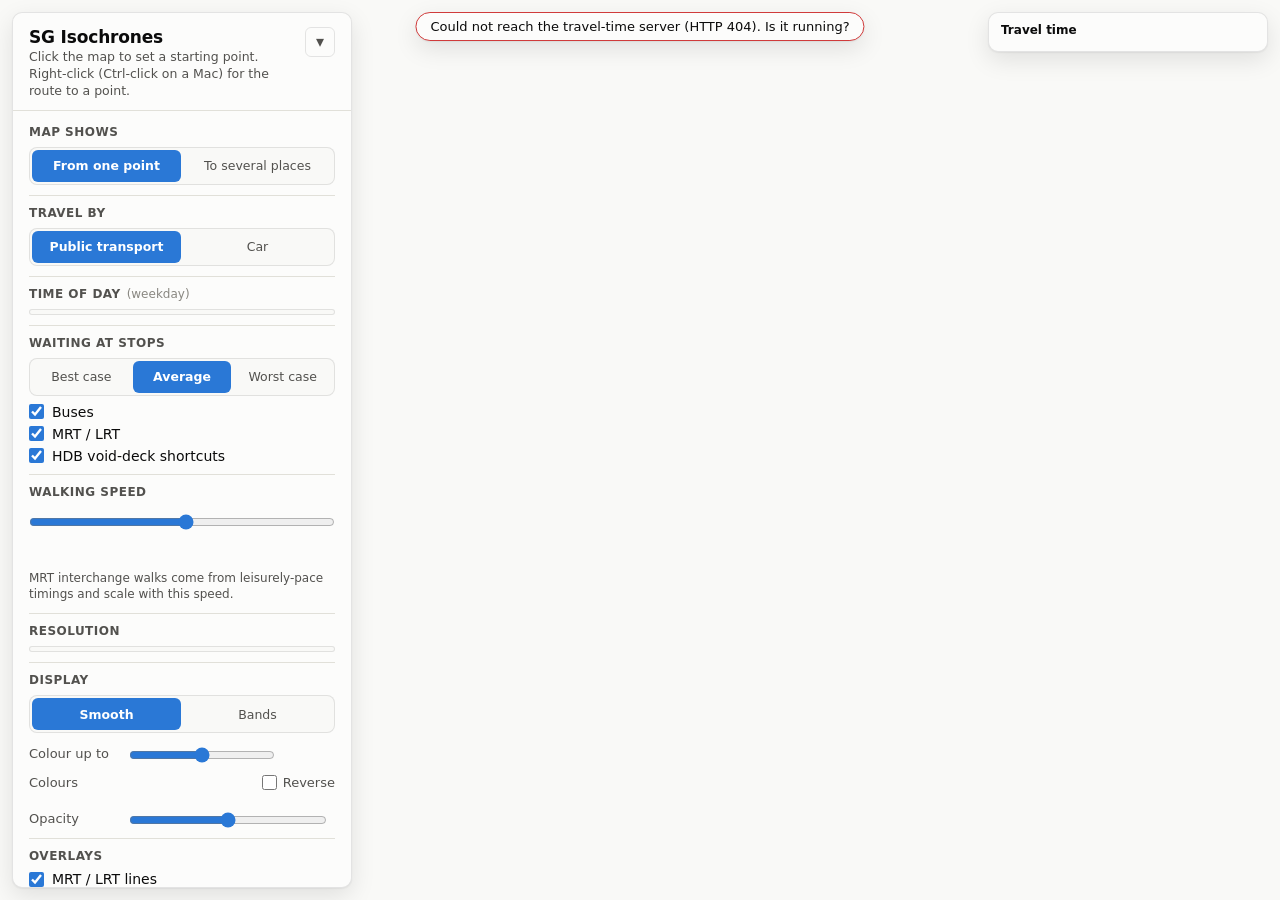
==== web/index.html @ 86161077 "Weights and names for places Each place in the several-places view now has an editable name and a we" ====
<!doctype html>
<html lang="en">
<head>
  <meta charset="utf-8">
  <meta name="viewport" content="width=device-width, initial-scale=1, viewport-fit=cover">
  <title>SG Isochrones</title>
  <link rel="stylesheet" href="vendor/maplibre-gl/maplibre-gl.css">
  <link rel="stylesheet" href="style.css">
</head>
<body>
  <div id="map" aria-label="Map. Click to set the starting point; right-click or Ctrl-click to show the route to a point."></div>

  <aside id="panel" aria-label="Controls">
    <header class="panel-head">
      <div>
        <h1>SG Isochrones</h1>
        <p class="hint" id="hint">Click the map to set a starting point. Right-click (Ctrl-click on a Mac) for the route to a point.</p>
      </div>
      <button type="button" id="panel-toggle" class="icon-btn" aria-expanded="true" aria-controls="panel-body" title="Hide controls">▾</button>
    </header>

    <div id="panel-body">
      <section>
        <h2>Map shows</h2>
        <div class="seg" role="radiogroup" aria-label="What the map shows" data-name="dir">
          <label title="Travel time from one starting point to everywhere"><input type="radio" name="dir" value="from" checked><span>From one point</span></label>
          <label title="Average travel time from everywhere to up to five places"><input type="radio" name="dir" value="to"><span>To several places</span></label>
        </div>
      </section>

      <section class="to-only" id="my-places" hidden>
        <h2>Your places <span class="sub">(up to 5)</span></h2>
        <ol class="places" id="my-places-list"></ol>
        <p class="note" id="my-places-empty">Click the map to add a place, such as a workplace or a school, or
          <button type="button" class="link-btn inline" id="my-places-example">try an example</button>:
          two workplaces and a weekend park.</p>
        <p class="note" id="my-places-weights" hidden>Weights set how much each place counts; trips per week work well
          (work 5, gym 2). The percentage is each place's share of the average. Drag a pin to move it.</p>
        <p class="note" id="my-places-full" hidden>That's five: remove one to add another.</p>
      </section>

      <section>
        <h2>Travel by</h2>
        <div class="seg" role="radiogroup" aria-label="Travel mode" data-name="mode">
          <label><input type="radio" name="mode" value="transit" checked><span>Public transport</span></label>
          <label><input type="radio" name="mode" value="car"><span>Car</span></label>
        </div>
      </section>

      <section>
        <h2>Time of day <span class="sub">(weekday)</span></h2>
        <div class="seg seg-4" role="radiogroup" aria-label="Time of day" id="band-group" data-name="band"></div>
      </section>

      <section class="transit-only">
        <h2>Waiting at stops</h2>
        <div class="seg seg-3" role="radiogroup" aria-label="Waiting time assumption" data-name="wait">
          <label title="Every bus and train arrives just as you get there"><input type="radio" name="wait" value="best"><span>Best case</span></label>
          <label title="You turn up at a random time: the expected wait from published headways"><input type="radio" name="wait" value="avg" checked><span>Average</span></label>
          <label title="You just missed one: wait the longest scheduled gap"><input type="radio" name="wait" value="worst"><span>Worst case</span></label>
        </div>
        <p class="note" id="wait-note"></p>
        <div class="checks">
          <label><input type="checkbox" id="use-bus" checked> Buses</label>
          <label><input type="checkbox" id="use-rail" checked> MRT / LRT</label>
          <label title="Walk straight through the ground floor of HDB blocks"><input type="checkbox" id="use-voiddeck" checked> HDB void-deck shortcuts</label>
        </div>
      </section>

      <section class="car-only" hidden>
        <h2>Parking allowance</h2>
        <div class="seg seg-3" role="radiogroup" aria-label="Parking allowance" id="parking-group" data-name="parking"></div>
        <p class="note">Added at the destination for finding a space and walking from the car. Driving speeds reflect typical congestion for the chosen time of day.</p>
      </section>

      <section>
        <h2><label for="walk">Walking speed</label> <output id="walk-out" for="walk"></output></h2>
        <input type="range" id="walk" min="3" max="6.5" step="0.1" list="walk-ticks">
        <datalist id="walk-ticks"></datalist>
        <div class="ticks" id="walk-tick-labels" aria-hidden="true"></div>
        <p class="note transit-only">MRT interchange walks come from leisurely-pace timings and scale with this speed.</p>
      </section>

      <section>
        <h2>Resolution</h2>
        <div class="seg seg-3" role="radiogroup" aria-label="Grid resolution" id="res-group" data-name="res"></div>
      </section>

      <section>
        <h2>Display</h2>
        <div class="seg" role="radiogroup" aria-label="Colour style" data-name="style">
          <label><input type="radio" name="style" value="smooth" checked><span>Smooth</span></label>
          <label><input type="radio" name="style" value="bands"><span>Bands</span></label>
        </div>
        <div class="row">
          <label for="max-min">Colour up to</label>
          <input type="range" id="max-min" min="30" max="150" step="5">
          <output id="max-out" for="max-min"></output>
        </div>
        <div class="row" id="bandsize-row" hidden>
          <span>Band width</span>
          <div class="seg mini" role="radiogroup" aria-label="Band width in minutes" id="bandsize-group" data-name="bandSize"></div>
          <span class="unit">min</span>
        </div>
        <p class="note" id="band-note" hidden></p>
        <div class="palette-head">
          <span>Colours <b id="palette-name"></b></span>
          <label title="Swap which end of the scale the start point gets"><input type="checkbox" id="palette-rev"> Reverse</label>
        </div>
        <div class="palettes" role="radiogroup" aria-label="Colour scheme" id="palette-group"></div>
        <p class="note" id="palette-note" hidden>Red and green look alike to many colour-blind people. The other schemes don't rely on telling them apart.</p>
        <div class="row">
          <label for="opacity">Opacity</label>
          <input type="range" id="opacity" min="0.2" max="1" step="0.05">
        </div>
      </section>

      <section>
        <h2>Overlays</h2>
        <div class="checks">
          <label><input type="checkbox" id="ov-mrt" checked> MRT / LRT lines</label>
          <label><input type="checkbox" id="ov-bus"> Bus routes</label>
          <label><input type="checkbox" id="ov-stops"> Bus stops <span class="sub">(zoom in)</span></label>
        </div>
      </section>

      <section id="route-section" hidden>
        <h2>Route <button type="button" class="link-btn" id="route-clear">clear</button></h2>
        <div id="route"></div>
      </section>

      <section id="key-section" hidden>
        <h2>Key destinations</h2>
        <p class="key-total"><strong id="key-total"></strong><small>weighted average from the start point</small></p>
        <table class="data" id="key-groups">
          <thead><tr><th scope="col">Group</th><th scope="col" class="num">Weight</th><th scope="col" class="num">Minutes</th></tr></thead>
          <tbody></tbody>
        </table>
        <details class="key-list">
          <summary id="key-count">All destinations</summary>
          <table class="data" id="key-items">
            <thead><tr><th scope="col">Station</th><th scope="col" class="num">Weight</th><th scope="col" class="num">Minutes</th><th scope="col"><span class="visually-hidden">Actions</span></th></tr></thead>
            <tbody></tbody>
          </table>
        </details>
        <p class="note" id="key-unreached" hidden></p>
        <p class="note" id="key-skipped" hidden></p>
        <p class="note">Sample weights for MRT stations, from the <i>the-fastest-journey</i> project.
          Edit <code>data/manual/key_destinations.csv</code> to use your own places.</p>
      </section>

      <section>
        <h2 id="area-title">Reachable area</h2>
        <table class="data" id="area-table">
          <thead><tr><th scope="col">Within</th><th scope="col" class="num">Land area</th><th scope="col" class="num">Share of land</th></tr></thead>
          <tbody></tbody>
        </table>
        <p class="note" id="timing"></p>
      </section>

      <section>
        <h2 id="landmarks-title">Travel time to places</h2>
        <table class="data" id="places-table">
          <thead><tr><th scope="col">Place</th><th scope="col" class="num">Minutes</th><th scope="col"><span class="visually-hidden">Actions</span></th></tr></thead>
          <tbody></tbody>
        </table>
      </section>

      <details class="about">
        <summary>About the data and model</summary>
        <div id="about"></div>
      </details>

      <div class="theme-row">
        <label for="basemap">Basemap</label>
        <select id="basemap">
          <option value="onemap">OneMap (SLA)</option>
          <option value="esri">Esri grey (labels on top)</option>
        </select>
      </div>
      <div class="theme-row">
        <label for="theme">Theme</label>
        <select id="theme">
          <option value="auto">Match system</option>
          <option value="light">Light</option>
          <option value="dark">Dark</option>
        </select>
      </div>
    </div>
  </aside>

  <figure id="legend-card" aria-label="Colour scale">
    <figcaption id="legend-title">Travel time</figcaption>
    <div class="legend" id="legend"></div>
    <button type="button" class="key-score" id="key-score" hidden title="Show the key destinations">
      <span>Key destinations, weighted average</span><strong id="key-score-value"></strong>
    </button>
    <details class="coverage" id="coverage" open hidden>
      <summary>
        <span class="coverage-head">Share of Singapore's land <span class="sub" id="coverage-total"></span></span>
        <span class="stack" id="coverage-stack" aria-hidden="true"></span>
      </summary>
      <div class="coverage-rows">
        <table><tbody id="coverage-rows"></tbody></table>
      </div>
    </details>
  </figure>

  <div id="tooltip" role="status" hidden></div>
  <div id="status" role="status" aria-live="polite" hidden></div>
  <canvas id="heat-canvas" hidden></canvas>

  <script src="vendor/maplibre-gl/maplibre-gl.js"></script>
  <script src="palettes.js"></script>
  <script src="app.js"></script>
</body>
</html>
---- web/vendor/maplibre-gl/maplibre-gl.css ----
.maplibregl-map{font:12px/20px Helvetica Neue,Arial,Helvetica,sans-serif;overflow:hidden;position:relative;-webkit-tap-highlight-color:rgb(0 0 0/0)}.maplibregl-canvas{left:0;position:absolute;top:0}.maplibregl-map:fullscreen{height:100%;width:100%}.maplibregl-ctrl-group button.maplibregl-ctrl-compass{touch-action:none}.maplibregl-canvas-container.maplibregl-interactive,.maplibregl-ctrl-group button.maplibregl-ctrl-compass{cursor:grab;-webkit-user-select:none;-moz-user-select:none;user-select:none}.maplibregl-canvas-container.maplibregl-interactive.maplibregl-track-pointer{cursor:pointer}.maplibregl-canvas-container.maplibregl-interactive:active,.maplibregl-ctrl-group button.maplibregl-ctrl-compass:active{cursor:grabbing}.maplibregl-canvas-container.maplibregl-touch-zoom-rotate,.maplibregl-canvas-container.maplibregl-touch-zoom-rotate .maplibregl-canvas{touch-action:pan-x pan-y}.maplibregl-canvas-container.maplibregl-touch-drag-pan,.maplibregl-canvas-container.maplibregl-touch-drag-pan .maplibregl-canvas{touch-action:pinch-zoom}.maplibregl-canvas-container.maplibregl-touch-zoom-rotate.maplibregl-touch-drag-pan,.maplibregl-canvas-container.maplibregl-touch-zoom-rotate.maplibregl-touch-drag-pan .maplibregl-canvas{touch-action:none}.maplibregl-canvas-container.maplibregl-touch-drag-pan.maplibregl-cooperative-gestures,.maplibregl-canvas-container.maplibregl-touch-drag-pan.maplibregl-cooperative-gestures .maplibregl-canvas{touch-action:pan-x pan-y}.maplibregl-ctrl-bottom-left,.maplibregl-ctrl-bottom-right,.maplibregl-ctrl-top-left,.maplibregl-ctrl-top-right{pointer-events:none;position:absolute;z-index:2}.maplibregl-ctrl-top-left{left:0;top:0}.maplibregl-ctrl-top-right{right:0;top:0}.maplibregl-ctrl-bottom-left{bottom:0;left:0}.maplibregl-ctrl-bottom-right{bottom:0;right:0}.maplibregl-ctrl{clear:both;pointer-events:auto;transform:translate(0)}.maplibregl-ctrl-top-left .maplibregl-ctrl{float:left;margin:10px 0 0 10px}.maplibregl-ctrl-top-right .maplibregl-ctrl{float:right;margin:10px 10px 0 0}.maplibregl-ctrl-bottom-left .maplibregl-ctrl{float:left;margin:0 0 10px 10px}.maplibregl-ctrl-bottom-right .maplibregl-ctrl{float:right;margin:0 10px 10px 0}.maplibregl-ctrl-group{background:#fff;border-radius:4px}.maplibregl-ctrl-group:not(:empty){box-shadow:0 0 0 2px rgba(0,0,0,.1)}@media (forced-colors:active){.maplibregl-ctrl-group:not(:empty){box-shadow:0 0 0 2px ButtonText}}.maplibregl-ctrl-group button{background-color:transparent;border:0;box-sizing:border-box;cursor:pointer;display:block;height:29px;outline:none;padding:0;width:29px}.maplibregl-ctrl-group button+button{border-top:1px solid #ddd}.maplibregl-ctrl button .maplibregl-ctrl-icon{background-position:50%;background-repeat:no-repeat;display:block;height:100%;width:100%}@media (forced-colors:active){.maplibregl-ctrl-icon{background-color:transparent}.maplibregl-ctrl-group button+button{border-top:1px solid ButtonText}}.maplibregl-ctrl button::-moz-focus-inner{border:0;padding:0}.maplibregl-ctrl-attrib-button:focus,.maplibregl-ctrl-group button:focus{box-shadow:0 0 2px 2px #0096ff}.maplibregl-ctrl button:disabled{cursor:not-allowed}.maplibregl-ctrl button:disabled .maplibregl-ctrl-icon{opacity:.25}@media (hover:hover){.maplibregl-ctrl button:not(:disabled):hover{background-color:rgba(0,0,0,.05)}}.maplibregl-ctrl button:not(:disabled):active{background-color:rgba(0,0,0,.05)}.maplibregl-ctrl-group button:focus:focus-visible{box-shadow:0 0 2px 2px #0096ff}.maplibregl-ctrl-group button:focus:not(:focus-visible){box-shadow:none}.maplibregl-ctrl-group button:focus:first-child{border-radius:4px 4px 0 0}.maplibregl-ctrl-group button:focus:last-child{border-radius:0 0 4px 4px}.maplibregl-ctrl-group button:focus:only-child{border-radius:inherit}.maplibregl-ctrl button.maplibregl-ctrl-zoom-out .maplibregl-ctrl-icon{background-image:url("data:image/svg+xml;charset=utf-8,%3Csvg xmlns='http://www.w3.org/2000/svg' width='29' height='29' fill='%23333' viewBox='0 0 29 29'%3E%3Cpath d='M10 13c-.75 0-1.5.75-1.5 1.5S9.25 16 10 16h9c.75 0 1.5-.75 1.5-1.5S19.75 13 19 13z'/%3E%3C/svg%3E")}.maplibregl-ctrl button.maplibregl-ctrl-zoom-in .maplibregl-ctrl-icon{background-image:url("data:image/svg+xml;charset=utf-8,%3Csvg xmlns='http://www.w3.org/2000/svg' width='29' height='29' fill='%23333' viewBox='0 0 29 29'%3E%3Cpath d='M14.5 8.5c-.75 0-1.5.75-1.5 1.5v3h-3c-.75 0-1.5.75-1.5 1.5S9.25 16 10 16h3v3c0 .75.75 1.5 1.5 1.5S16 19.75 16 19v-3h3c.75 0 1.5-.75 1.5-1.5S19.75 13 19 13h-3v-3c0-.75-.75-1.5-1.5-1.5'/%3E%3C/svg%3E")}@media (forced-colors:active){.maplibregl-ctrl button.maplibregl-ctrl-zoom-out .maplibregl-ctrl-icon{background-image:url("data:image/svg+xml;charset=utf-8,%3Csvg xmlns='http://www.w3.org/2000/svg' width='29' height='29' fill='%23fff' viewBox='0 0 29 29'%3E%3Cpath d='M10 13c-.75 0-1.5.75-1.5 1.5S9.25 16 10 16h9c.75 0 1.5-.75 1.5-1.5S19.75 13 19 13z'/%3E%3C/svg%3E")}.maplibregl-ctrl button.maplibregl-ctrl-zoom-in .maplibregl-ctrl-icon{background-image:url("data:image/svg+xml;charset=utf-8,%3Csvg xmlns='http://www.w3.org/2000/svg' width='29' height='29' fill='%23fff' viewBox='0 0 29 29'%3E%3Cpath d='M14.5 8.5c-.75 0-1.5.75-1.5 1.5v3h-3c-.75 0-1.5.75-1.5 1.5S9.25 16 10 16h3v3c0 .75.75 1.5 1.5 1.5S16 19.75 16 19v-3h3c.75 0 1.5-.75 1.5-1.5S19.75 13 19 13h-3v-3c0-.75-.75-1.5-1.5-1.5'/%3E%3C/svg%3E")}}@media (forced-colors:active) and (prefers-color-scheme:light){.maplibregl-ctrl button.maplibregl-ctrl-zoom-out .maplibregl-ctrl-icon{background-image:url("data:image/svg+xml;charset=utf-8,%3Csvg xmlns='http://www.w3.org/2000/svg' width='29' height='29' viewBox='0 0 29 29'%3E%3Cpath d='M10 13c-.75 0-1.5.75-1.5 1.5S9.25 16 10 16h9c.75 0 1.5-.75 1.5-1.5S19.75 13 19 13z'/%3E%3C/svg%3E")}.maplibregl-ctrl button.maplibregl-ctrl-zoom-in .maplibregl-ctrl-icon{background-image:url("data:image/svg+xml;charset=utf-8,%3Csvg xmlns='http://www.w3.org/2000/svg' width='29' height='29' viewBox='0 0 29 29'%3E%3Cpath d='M14.5 8.5c-.75 0-1.5.75-1.5 1.5v3h-3c-.75 0-1.5.75-1.5 1.5S9.25 16 10 16h3v3c0 .75.75 1.5 1.5 1.5S16 19.75 16 19v-3h3c.75 0 1.5-.75 1.5-1.5S19.75 13 19 13h-3v-3c0-.75-.75-1.5-1.5-1.5'/%3E%3C/svg%3E")}}.maplibregl-ctrl button.maplibregl-ctrl-fullscreen .maplibregl-ctrl-icon{background-image:url("data:image/svg+xml;charset=utf-8,%3Csvg xmlns='http://www.w3.org/2000/svg' width='29' height='29' fill='%23333' viewBox='0 0 29 29'%3E%3Cpath d='M24 16v5.5c0 1.75-.75 2.5-2.5 2.5H16v-1l3-1.5-4-5.5 1-1 5.5 4 1.5-3zM6 16l1.5 3 5.5-4 1 1-4 5.5 3 1.5v1H7.5C5.75 24 5 23.25 5 21.5V16zm7-11v1l-3 1.5 4 5.5-1 1-5.5-4L6 13H5V7.5C5 5.75 5.75 5 7.5 5zm11 2.5c0-1.75-.75-2.5-2.5-2.5H16v1l3 1.5-4 5.5 1 1 5.5-4 1.5 3h1z'/%3E%3C/svg%3E")}.maplibregl-ctrl button.maplibregl-ctrl-shrink .maplibregl-ctrl-icon{background-image:url("data:image/svg+xml;charset=utf-8,%3Csvg xmlns='http://www.w3.org/2000/svg' width='29' height='29' viewBox='0 0 29 29'%3E%3Cpath d='M18.5 16c-1.75 0-2.5.75-2.5 2.5V24h1l1.5-3 5.5 4 1-1-4-5.5 3-1.5v-1zM13 18.5c0-1.75-.75-2.5-2.5-2.5H5v1l3 1.5L4 24l1 1 5.5-4 1.5 3h1zm3-8c0 1.75.75 2.5 2.5 2.5H24v-1l-3-1.5L25 5l-1-1-5.5 4L17 5h-1zM10.5 13c1.75 0 2.5-.75 2.5-2.5V5h-1l-1.5 3L5 4 4 5l4 5.5L5 12v1z'/%3E%3C/svg%3E")}@media (forced-colors:active){.maplibregl-ctrl button.maplibregl-ctrl-fullscreen .maplibregl-ctrl-icon{background-image:url("data:image/svg+xml;charset=utf-8,%3Csvg xmlns='http://www.w3.org/2000/svg' width='29' height='29' fill='%23fff' viewBox='0 0 29 29'%3E%3Cpath d='M24 16v5.5c0 1.75-.75 2.5-2.5 2.5H16v-1l3-1.5-4-5.5 1-1 5.5 4 1.5-3zM6 16l1.5 3 5.5-4 1 1-4 5.5 3 1.5v1H7.5C5.75 24 5 23.25 5 21.5V16zm7-11v1l-3 1.5 4 5.5-1 1-5.5-4L6 13H5V7.5C5 5.75 5.75 5 7.5 5zm11 2.5c0-1.75-.75-2.5-2.5-2.5H16v1l3 1.5-4 5.5 1 1 5.5-4 1.5 3h1z'/%3E%3C/svg%3E")}.maplibregl-ctrl button.maplibregl-ctrl-shrink .maplibregl-ctrl-icon{background-image:url("data:image/svg+xml;charset=utf-8,%3Csvg xmlns='http://www.w3.org/2000/svg' width='29' height='29' fill='%23fff' viewBox='0 0 29 29'%3E%3Cpath d='M18.5 16c-1.75 0-2.5.75-2.5 2.5V24h1l1.5-3 5.5 4 1-1-4-5.5 3-1.5v-1zM13 18.5c0-1.75-.75-2.5-2.5-2.5H5v1l3 1.5L4 24l1 1 5.5-4 1.5 3h1zm3-8c0 1.75.75 2.5 2.5 2.5H24v-1l-3-1.5L25 5l-1-1-5.5 4L17 5h-1zM10.5 13c1.75 0 2.5-.75 2.5-2.5V5h-1l-1.5 3L5 4 4 5l4 5.5L5 12v1z'/%3E%3C/svg%3E")}}@media (forced-colors:active) and (prefers-color-scheme:light){.maplibregl-ctrl button.maplibregl-ctrl-fullscreen .maplibregl-ctrl-icon{background-image:url("data:image/svg+xml;charset=utf-8,%3Csvg xmlns='http://www.w3.org/2000/svg' width='29' height='29' viewBox='0 0 29 29'%3E%3Cpath d='M24 16v5.5c0 1.75-.75 2.5-2.5 2.5H16v-1l3-1.5-4-5.5 1-1 5.5 4 1.5-3zM6 16l1.5 3 5.5-4 1 1-4 5.5 3 1.5v1H7.5C5.75 24 5 23.25 5 21.5V16zm7-11v1l-3 1.5 4 5.5-1 1-5.5-4L6 13H5V7.5C5 5.75 5.75 5 7.5 5zm11 2.5c0-1.75-.75-2.5-2.5-2.5H16v1l3 1.5-4 5.5 1 1 5.5-4 1.5 3h1z'/%3E%3C/svg%3E")}.maplibregl-ctrl button.maplibregl-ctrl-shrink .maplibregl-ctrl-icon{background-image:url("data:image/svg+xml;charset=utf-8,%3Csvg xmlns='http://www.w3.org/2000/svg' width='29' height='29' viewBox='0 0 29 29'%3E%3Cpath d='M18.5 16c-1.75 0-2.5.75-2.5 2.5V24h1l1.5-3 5.5 4 1-1-4-5.5 3-1.5v-1zM13 18.5c0-1.75-.75-2.5-2.5-2.5H5v1l3 1.5L4 24l1 1 5.5-4 1.5 3h1zm3-8c0 1.75.75 2.5 2.5 2.5H24v-1l-3-1.5L25 5l-1-1-5.5 4L17 5h-1zM10.5 13c1.75 0 2.5-.75 2.5-2.5V5h-1l-1.5 3L5 4 4 5l4 5.5L5 12v1z'/%3E%3C/svg%3E")}}.maplibregl-ctrl button.maplibregl-ctrl-compass .maplibregl-ctrl-icon{background-image:url("data:image/svg+xml;charset=utf-8,%3Csvg xmlns='http://www.w3.org/2000/svg' width='29' height='29' fill='%23333' viewBox='0 0 29 29'%3E%3Cpath d='m10.5 14 4-8 4 8z'/%3E%3Cpath fill='%23ccc' d='m10.5 16 4 8 4-8z'/%3E%3C/svg%3E")}@media (forced-colors:active){.maplibregl-ctrl button.maplibregl-ctrl-compass .maplibregl-ctrl-icon{background-image:url("data:image/svg+xml;charset=utf-8,%3Csvg xmlns='http://www.w3.org/2000/svg' width='29' height='29' fill='%23fff' viewBox='0 0 29 29'%3E%3Cpath d='m10.5 14 4-8 4 8z'/%3E%3Cpath fill='%23ccc' d='m10.5 16 4 8 4-8z'/%3E%3C/svg%3E")}}@media (forced-colors:active) and (prefers-color-scheme:light){.maplibregl-ctrl button.maplibregl-ctrl-compass .maplibregl-ctrl-icon{background-image:url("data:image/svg+xml;charset=utf-8,%3Csvg xmlns='http://www.w3.org/2000/svg' width='29' height='29' viewBox='0 0 29 29'%3E%3Cpath d='m10.5 14 4-8 4 8z'/%3E%3Cpath fill='%23ccc' d='m10.5 16 4 8 4-8z'/%3E%3C/svg%3E")}}.maplibregl-ctrl button.maplibregl-ctrl-globe .maplibregl-ctrl-icon{background-image:url("data:image/svg+xml;charset=utf-8,%3Csvg xmlns='http://www.w3.org/2000/svg' width='22' height='22' fill='none' stroke='%23333' viewBox='0 0 22 22'%3E%3Ccircle cx='11' cy='11' r='8.5'/%3E%3Cpath d='M17.5 11c0 4.819-3.02 8.5-6.5 8.5S4.5 15.819 4.5 11 7.52 2.5 11 2.5s6.5 3.681 6.5 8.5Z'/%3E%3Cpath d='M13.5 11c0 2.447-.331 4.64-.853 6.206-.262.785-.562 1.384-.872 1.777-.314.399-.58.517-.775.517s-.461-.118-.775-.517c-.31-.393-.61-.992-.872-1.777C8.831 15.64 8.5 13.446 8.5 11s.331-4.64.853-6.206c.262-.785.562-1.384.872-1.777.314-.399.58-.517.775-.517s.461.118.775.517c.31.393.61.992.872 1.777.522 1.565.853 3.76.853 6.206Z'/%3E%3Cpath d='M11 7.5c-1.909 0-3.622-.166-4.845-.428-.616-.132-1.08-.283-1.379-.434a1.3 1.3 0 0 1-.224-.138q.07-.058.224-.138c.299-.151.763-.302 1.379-.434C7.378 5.666 9.091 5.5 11 5.5s3.622.166 4.845.428c.616.132 1.08.283 1.379.434.105.053.177.1.224.138q-.07.058-.224.138c-.299.151-.763.302-1.379.434-1.223.262-2.936.428-4.845.428ZM4.486 6.436ZM11 16.5c-1.909 0-3.622-.166-4.845-.428-.616-.132-1.08-.283-1.379-.434a1.3 1.3 0 0 1-.224-.138 1.3 1.3 0 0 1 .224-.138c.299-.151.763-.302 1.379-.434C7.378 14.666 9.091 14.5 11 14.5s3.622.166 4.845.428c.616.132 1.08.283 1.379.434.105.053.177.1.224.138a1.3 1.3 0 0 1-.224.138c-.299.151-.763.302-1.379.434-1.223.262-2.936.428-4.845.428Zm-6.514-1.064ZM11 12.5c-2.46 0-4.672-.222-6.255-.574-.796-.177-1.406-.38-1.805-.59a1.5 1.5 0 0 1-.39-.272.3.3 0 0 1-.047-.064.3.3 0 0 1 .048-.064c.066-.073.189-.167.389-.272.399-.21 1.009-.413 1.805-.59C6.328 9.722 8.54 9.5 11 9.5s4.672.222 6.256.574c.795.177 1.405.38 1.804.59.2.105.323.2.39.272a.3.3 0 0 1 .047.064.3.3 0 0 1-.048.064 1.4 1.4 0 0 1-.389.272c-.399.21-1.009.413-1.804.59-1.584.352-3.796.574-6.256.574Zm-8.501-1.51v.002zm0 .018v.002zm17.002.002v-.002zm0-.018v-.002z'/%3E%3C/svg%3E")}.maplibregl-ctrl button.maplibregl-ctrl-globe-enabled .maplibregl-ctrl-icon{background-image:url("data:image/svg+xml;charset=utf-8,%3Csvg xmlns='http://www.w3.org/2000/svg' width='22' height='22' fill='none' stroke='%2333b5e5' viewBox='0 0 22 22'%3E%3Ccircle cx='11' cy='11' r='8.5'/%3E%3Cpath d='M17.5 11c0 4.819-3.02 8.5-6.5 8.5S4.5 15.819 4.5 11 7.52 2.5 11 2.5s6.5 3.681 6.5 8.5Z'/%3E%3Cpath d='M13.5 11c0 2.447-.331 4.64-.853 6.206-.262.785-.562 1.384-.872 1.777-.314.399-.58.517-.775.517s-.461-.118-.775-.517c-.31-.393-.61-.992-.872-1.777C8.831 15.64 8.5 13.446 8.5 11s.331-4.64.853-6.206c.262-.785.562-1.384.872-1.777.314-.399.58-.517.775-.517s.461.118.775.517c.31.393.61.992.872 1.777.522 1.565.853 3.76.853 6.206Z'/%3E%3Cpath d='M11 7.5c-1.909 0-3.622-.166-4.845-.428-.616-.132-1.08-.283-1.379-.434a1.3 1.3 0 0 1-.224-.138q.07-.058.224-.138c.299-.151.763-.302 1.379-.434C7.378 5.666 9.091 5.5 11 5.5s3.622.166 4.845.428c.616.132 1.08.283 1.379.434.105.053.177.1.224.138q-.07.058-.224.138c-.299.151-.763.302-1.379.434-1.223.262-2.936.428-4.845.428ZM4.486 6.436ZM11 16.5c-1.909 0-3.622-.166-4.845-.428-.616-.132-1.08-.283-1.379-.434a1.3 1.3 0 0 1-.224-.138 1.3 1.3 0 0 1 .224-.138c.299-.151.763-.302 1.379-.434C7.378 14.666 9.091 14.5 11 14.5s3.622.166 4.845.428c.616.132 1.08.283 1.379.434.105.053.177.1.224.138a1.3 1.3 0 0 1-.224.138c-.299.151-.763.302-1.379.434-1.223.262-2.936.428-4.845.428Zm-6.514-1.064ZM11 12.5c-2.46 0-4.672-.222-6.255-.574-.796-.177-1.406-.38-1.805-.59a1.5 1.5 0 0 1-.39-.272.3.3 0 0 1-.047-.064.3.3 0 0 1 .048-.064c.066-.073.189-.167.389-.272.399-.21 1.009-.413 1.805-.59C6.328 9.722 8.54 9.5 11 9.5s4.672.222 6.256.574c.795.177 1.405.38 1.804.59.2.105.323.2.39.272a.3.3 0 0 1 .047.064.3.3 0 0 1-.048.064 1.4 1.4 0 0 1-.389.272c-.399.21-1.009.413-1.804.59-1.584.352-3.796.574-6.256.574Zm-8.501-1.51v.002zm0 .018v.002zm17.002.002v-.002zm0-.018v-.002z'/%3E%3C/svg%3E")}.maplibregl-ctrl button.maplibregl-ctrl-terrain .maplibregl-ctrl-icon{background-image:url("data:image/svg+xml;charset=utf-8,%3Csvg xmlns='http://www.w3.org/2000/svg' width='22' height='22' fill='%23333' viewBox='0 0 22 22'%3E%3Cpath d='m1.754 13.406 4.453-4.851 3.09 3.09 3.281 3.277.969-.969-3.309-3.312 3.844-4.121 6.148 6.886h1.082v-.855l-7.207-8.07-4.84 5.187L6.169 6.57l-5.48 5.965v.871ZM.688 16.844h20.625v1.375H.688Zm0 0'/%3E%3C/svg%3E")}.maplibregl-ctrl button.maplibregl-ctrl-terrain-enabled .maplibregl-ctrl-icon{background-image:url("data:image/svg+xml;charset=utf-8,%3Csvg xmlns='http://www.w3.org/2000/svg' width='22' height='22' fill='%2333b5e5' viewBox='0 0 22 22'%3E%3Cpath d='m1.754 13.406 4.453-4.851 3.09 3.09 3.281 3.277.969-.969-3.309-3.312 3.844-4.121 6.148 6.886h1.082v-.855l-7.207-8.07-4.84 5.187L6.169 6.57l-5.48 5.965v.871ZM.688 16.844h20.625v1.375H.688Zm0 0'/%3E%3C/svg%3E")}.maplibregl-ctrl button.maplibregl-ctrl-geolocate .maplibregl-ctrl-icon{background-image:url("data:image/svg+xml;charset=utf-8,%3Csvg xmlns='http://www.w3.org/2000/svg' width='29' height='29' fill='%23333' viewBox='0 0 20 20'%3E%3Cpath d='M10 4C9 4 9 5 9 5v.1A5 5 0 0 0 5.1 9H5s-1 0-1 1 1 1 1 1h.1A5 5 0 0 0 9 14.9v.1s0 1 1 1 1-1 1-1v-.1a5 5 0 0 0 3.9-3.9h.1s1 0 1-1-1-1-1-1h-.1A5 5 0 0 0 11 5.1V5s0-1-1-1m0 2.5a3.5 3.5 0 1 1 0 7 3.5 3.5 0 1 1 0-7'/%3E%3Ccircle cx='10' cy='10' r='2'/%3E%3C/svg%3E")}.maplibregl-ctrl button.maplibregl-ctrl-geolocate:disabled .maplibregl-ctrl-icon{background-image:url("data:image/svg+xml;charset=utf-8,%3Csvg xmlns='http://www.w3.org/2000/svg' width='29' height='29' fill='%23aaa' viewBox='0 0 20 20'%3E%3Cpath d='M10 4C9 4 9 5 9 5v.1A5 5 0 0 0 5.1 9H5s-1 0-1 1 1 1 1 1h.1A5 5 0 0 0 9 14.9v.1s0 1 1 1 1-1 1-1v-.1a5 5 0 0 0 3.9-3.9h.1s1 0 1-1-1-1-1-1h-.1A5 5 0 0 0 11 5.1V5s0-1-1-1m0 2.5a3.5 3.5 0 1 1 0 7 3.5 3.5 0 1 1 0-7'/%3E%3Ccircle cx='10' cy='10' r='2'/%3E%3Cpath fill='red' d='m14 5 1 1-9 9-1-1z'/%3E%3C/svg%3E")}.maplibregl-ctrl button.maplibregl-ctrl-geolocate.maplibregl-ctrl-geolocate-active .maplibregl-ctrl-icon{background-image:url("data:image/svg+xml;charset=utf-8,%3Csvg xmlns='http://www.w3.org/2000/svg' width='29' height='29' fill='%2333b5e5' viewBox='0 0 20 20'%3E%3Cpath d='M10 4C9 4 9 5 9 5v.1A5 5 0 0 0 5.1 9H5s-1 0-1 1 1 1 1 1h.1A5 5 0 0 0 9 14.9v.1s0 1 1 1 1-1 1-1v-.1a5 5 0 0 0 3.9-3.9h.1s1 0 1-1-1-1-1-1h-.1A5 5 0 0 0 11 5.1V5s0-1-1-1m0 2.5a3.5 3.5 0 1 1 0 7 3.5 3.5 0 1 1 0-7'/%3E%3Ccircle cx='10' cy='10' r='2'/%3E%3C/svg%3E")}.maplibregl-ctrl button.maplibregl-ctrl-geolocate.maplibregl-ctrl-geolocate-active-error .maplibregl-ctrl-icon{background-image:url("data:image/svg+xml;charset=utf-8,%3Csvg xmlns='http://www.w3.org/2000/svg' width='29' height='29' fill='%23e58978' viewBox='0 0 20 20'%3E%3Cpath d='M10 4C9 4 9 5 9 5v.1A5 5 0 0 0 5.1 9H5s-1 0-1 1 1 1 1 1h.1A5 5 0 0 0 9 14.9v.1s0 1 1 1 1-1 1-1v-.1a5 5 0 0 0 3.9-3.9h.1s1 0 1-1-1-1-1-1h-.1A5 5 0 0 0 11 5.1V5s0-1-1-1m0 2.5a3.5 3.5 0 1 1 0 7 3.5 3.5 0 1 1 0-7'/%3E%3Ccircle cx='10' cy='10' r='2'/%3E%3C/svg%3E")}.maplibregl-ctrl button.maplibregl-ctrl-geolocate.maplibregl-ctrl-geolocate-background .maplibregl-ctrl-icon{background-image:url("data:image/svg+xml;charset=utf-8,%3Csvg xmlns='http://www.w3.org/2000/svg' width='29' height='29' fill='%2333b5e5' viewBox='0 0 20 20'%3E%3Cpath d='M10 4C9 4 9 5 9 5v.1A5 5 0 0 0 5.1 9H5s-1 0-1 1 1 1 1 1h.1A5 5 0 0 0 9 14.9v.1s0 1 1 1 1-1 1-1v-.1a5 5 0 0 0 3.9-3.9h.1s1 0 1-1-1-1-1-1h-.1A5 5 0 0 0 11 5.1V5s0-1-1-1m0 2.5a3.5 3.5 0 1 1 0 7 3.5 3.5 0 1 1 0-7'/%3E%3C/svg%3E")}.maplibregl-ctrl button.maplibregl-ctrl-geolocate.maplibregl-ctrl-geolocate-background-error .maplibregl-ctrl-icon{background-image:url("data:image/svg+xml;charset=utf-8,%3Csvg xmlns='http://www.w3.org/2000/svg' width='29' height='29' fill='%23e54e33' viewBox='0 0 20 20'%3E%3Cpath d='M10 4C9 4 9 5 9 5v.1A5 5 0 0 0 5.1 9H5s-1 0-1 1 1 1 1 1h.1A5 5 0 0 0 9 14.9v.1s0 1 1 1 1-1 1-1v-.1a5 5 0 0 0 3.9-3.9h.1s1 0 1-1-1-1-1-1h-.1A5 5 0 0 0 11 5.1V5s0-1-1-1m0 2.5a3.5 3.5 0 1 1 0 7 3.5 3.5 0 1 1 0-7'/%3E%3C/svg%3E")}.maplibregl-ctrl button.maplibregl-ctrl-geolocate.maplibregl-ctrl-geolocate-waiting .maplibregl-ctrl-icon{animation:maplibregl-spin 2s linear infinite}@media (forced-colors:active){.maplibregl-ctrl button.maplibregl-ctrl-geolocate .maplibregl-ctrl-icon{background-image:url("data:image/svg+xml;charset=utf-8,%3Csvg xmlns='http://www.w3.org/2000/svg' width='29' height='29' fill='%23fff' viewBox='0 0 20 20'%3E%3Cpath d='M10 4C9 4 9 5 9 5v.1A5 5 0 0 0 5.1 9H5s-1 0-1 1 1 1 1 1h.1A5 5 0 0 0 9 14.9v.1s0 1 1 1 1-1 1-1v-.1a5 5 0 0 0 3.9-3.9h.1s1 0 1-1-1-1-1-1h-.1A5 5 0 0 0 11 5.1V5s0-1-1-1m0 2.5a3.5 3.5 0 1 1 0 7 3.5 3.5 0 1 1 0-7'/%3E%3Ccircle cx='10' cy='10' r='2'/%3E%3C/svg%3E")}.maplibregl-ctrl button.maplibregl-ctrl-geolocate:disabled .maplibregl-ctrl-icon{background-image:url("data:image/svg+xml;charset=utf-8,%3Csvg xmlns='http://www.w3.org/2000/svg' width='29' height='29' fill='%23999' viewBox='0 0 20 20'%3E%3Cpath d='M10 4C9 4 9 5 9 5v.1A5 5 0 0 0 5.1 9H5s-1 0-1 1 1 1 1 1h.1A5 5 0 0 0 9 14.9v.1s0 1 1 1 1-1 1-1v-.1a5 5 0 0 0 3.9-3.9h.1s1 0 1-1-1-1-1-1h-.1A5 5 0 0 0 11 5.1V5s0-1-1-1m0 2.5a3.5 3.5 0 1 1 0 7 3.5 3.5 0 1 1 0-7'/%3E%3Ccircle cx='10' cy='10' r='2'/%3E%3Cpath fill='red' d='m14 5 1 1-9 9-1-1z'/%3E%3C/svg%3E")}.maplibregl-ctrl button.maplibregl-ctrl-geolocate.maplibregl-ctrl-geolocate-active .maplibregl-ctrl-icon{background-image:url("data:image/svg+xml;charset=utf-8,%3Csvg xmlns='http://www.w3.org/2000/svg' width='29' height='29' fill='%2333b5e5' viewBox='0 0 20 20'%3E%3Cpath d='M10 4C9 4 9 5 9 5v.1A5 5 0 0 0 5.1 9H5s-1 0-1 1 1 1 1 1h.1A5 5 0 0 0 9 14.9v.1s0 1 1 1 1-1 1-1v-.1a5 5 0 0 0 3.9-3.9h.1s1 0 1-1-1-1-1-1h-.1A5 5 0 0 0 11 5.1V5s0-1-1-1m0 2.5a3.5 3.5 0 1 1 0 7 3.5 3.5 0 1 1 0-7'/%3E%3Ccircle cx='10' cy='10' r='2'/%3E%3C/svg%3E")}.maplibregl-ctrl button.maplibregl-ctrl-geolocate.maplibregl-ctrl-geolocate-active-error .maplibregl-ctrl-icon{background-image:url("data:image/svg+xml;charset=utf-8,%3Csvg xmlns='http://www.w3.org/2000/svg' width='29' height='29' fill='%23e58978' viewBox='0 0 20 20'%3E%3Cpath d='M10 4C9 4 9 5 9 5v.1A5 5 0 0 0 5.1 9H5s-1 0-1 1 1 1 1 1h.1A5 5 0 0 0 9 14.9v.1s0 1 1 1 1-1 1-1v-.1a5 5 0 0 0 3.9-3.9h.1s1 0 1-1-1-1-1-1h-.1A5 5 0 0 0 11 5.1V5s0-1-1-1m0 2.5a3.5 3.5 0 1 1 0 7 3.5 3.5 0 1 1 0-7'/%3E%3Ccircle cx='10' cy='10' r='2'/%3E%3C/svg%3E")}.maplibregl-ctrl button.maplibregl-ctrl-geolocate.maplibregl-ctrl-geolocate-background .maplibregl-ctrl-icon{background-image:url("data:image/svg+xml;charset=utf-8,%3Csvg xmlns='http://www.w3.org/2000/svg' width='29' height='29' fill='%2333b5e5' viewBox='0 0 20 20'%3E%3Cpath d='M10 4C9 4 9 5 9 5v.1A5 5 0 0 0 5.1 9H5s-1 0-1 1 1 1 1 1h.1A5 5 0 0 0 9 14.9v.1s0 1 1 1 1-1 1-1v-.1a5 5 0 0 0 3.9-3.9h.1s1 0 1-1-1-1-1-1h-.1A5 5 0 0 0 11 5.1V5s0-1-1-1m0 2.5a3.5 3.5 0 1 1 0 7 3.5 3.5 0 1 1 0-7'/%3E%3C/svg%3E")}.maplibregl-ctrl button.maplibregl-ctrl-geolocate.maplibregl-ctrl-geolocate-background-error .maplibregl-ctrl-icon{background-image:url("data:image/svg+xml;charset=utf-8,%3Csvg xmlns='http://www.w3.org/2000/svg' width='29' height='29' fill='%23e54e33' viewBox='0 0 20 20'%3E%3Cpath d='M10 4C9 4 9 5 9 5v.1A5 5 0 0 0 5.1 9H5s-1 0-1 1 1 1 1 1h.1A5 5 0 0 0 9 14.9v.1s0 1 1 1 1-1 1-1v-.1a5 5 0 0 0 3.9-3.9h.1s1 0 1-1-1-1-1-1h-.1A5 5 0 0 0 11 5.1V5s0-1-1-1m0 2.5a3.5 3.5 0 1 1 0 7 3.5 3.5 0 1 1 0-7'/%3E%3C/svg%3E")}}@media (forced-colors:active) and (prefers-color-scheme:light){.maplibregl-ctrl button.maplibregl-ctrl-geolocate .maplibregl-ctrl-icon{background-image:url("data:image/svg+xml;charset=utf-8,%3Csvg xmlns='http://www.w3.org/2000/svg' width='29' height='29' viewBox='0 0 20 20'%3E%3Cpath d='M10 4C9 4 9 5 9 5v.1A5 5 0 0 0 5.1 9H5s-1 0-1 1 1 1 1 1h.1A5 5 0 0 0 9 14.9v.1s0 1 1 1 1-1 1-1v-.1a5 5 0 0 0 3.9-3.9h.1s1 0 1-1-1-1-1-1h-.1A5 5 0 0 0 11 5.1V5s0-1-1-1m0 2.5a3.5 3.5 0 1 1 0 7 3.5 3.5 0 1 1 0-7'/%3E%3Ccircle cx='10' cy='10' r='2'/%3E%3C/svg%3E")}.maplibregl-ctrl button.maplibregl-ctrl-geolocate:disabled .maplibregl-ctrl-icon{background-image:url("data:image/svg+xml;charset=utf-8,%3Csvg xmlns='http://www.w3.org/2000/svg' width='29' height='29' fill='%23666' viewBox='0 0 20 20'%3E%3Cpath d='M10 4C9 4 9 5 9 5v.1A5 5 0 0 0 5.1 9H5s-1 0-1 1 1 1 1 1h.1A5 5 0 0 0 9 14.9v.1s0 1 1 1 1-1 1-1v-.1a5 5 0 0 0 3.9-3.9h.1s1 0 1-1-1-1-1-1h-.1A5 5 0 0 0 11 5.1V5s0-1-1-1m0 2.5a3.5 3.5 0 1 1 0 7 3.5 3.5 0 1 1 0-7'/%3E%3Ccircle cx='10' cy='10' r='2'/%3E%3Cpath fill='red' d='m14 5 1 1-9 9-1-1z'/%3E%3C/svg%3E")}}@keyframes maplibregl-spin{0%{transform:rotate(0deg)}to{transform:rotate(1turn)}}a.maplibregl-ctrl-logo{background-image:url("data:image/svg+xml;charset=utf-8,%3Csvg xmlns='http://www.w3.org/2000/svg' width='88' height='23' fill='none'%3E%3Cpath fill='%23000' fill-opacity='.4' fill-rule='evenodd' d='M17.408 16.796h-1.827l2.501-12.095h.198l3.324 6.533.988 2.19.988-2.19 3.258-6.533h.181l2.6 12.095h-1.81l-1.218-5.644-.362-1.71-.658 1.71-2.929 5.644h-.098l-2.914-5.644-.757-1.71-.345 1.71zm1.958-3.42-.726 3.663a1.255 1.255 0 0 1-1.232 1.011h-1.827a1.255 1.255 0 0 1-1.229-1.509l2.501-12.095a1.255 1.255 0 0 1 1.23-1.001h.197a1.25 1.25 0 0 1 1.12.685l3.19 6.273 3.125-6.263a1.25 1.25 0 0 1 1.123-.695h.181a1.255 1.255 0 0 1 1.227.991l1.443 6.71a5 5 0 0 1 .314-.787l.009-.016a4.6 4.6 0 0 1 1.777-1.887c.782-.46 1.668-.667 2.611-.667a4.6 4.6 0 0 1 1.7.32l.306.134c.21-.16.474-.256.759-.256h1.694a1.255 1.255 0 0 1 1.212.925 1.255 1.255 0 0 1 1.212-.925h1.711c.284 0 .545.094.755.252.613-.3 1.312-.45 2.075-.45 1.356 0 2.557.445 3.482 1.4q.47.48.763 1.064V4.701a1.255 1.255 0 0 1 1.255-1.255h1.86A1.255 1.255 0 0 1 54.44 4.7v9.194h2.217c.19 0 .37.043.532.118v-4.77c0-.356.147-.678.385-.906a2.42 2.42 0 0 1-.682-1.71c0-.665.267-1.253.735-1.7a2.45 2.45 0 0 1 1.722-.674 2.43 2.43 0 0 1 1.705.675q.318.302.504.683V4.7a1.255 1.255 0 0 1 1.255-1.255h1.744A1.255 1.255 0 0 1 65.812 4.7v3.335a4.8 4.8 0 0 1 1.526-.246c.938 0 1.817.214 2.59.69a4.47 4.47 0 0 1 1.67 1.743v-.98a1.255 1.255 0 0 1 1.256-1.256h1.777c.233 0 .451.064.639.174a3.4 3.4 0 0 1 1.567-.372c.346 0 .861.02 1.285.232a1.25 1.25 0 0 1 .689 1.004 4.7 4.7 0 0 1 .853-.588c.795-.44 1.675-.647 2.61-.647 1.385 0 2.65.39 3.525 1.396.836.938 1.168 2.173 1.168 3.528q-.001.515-.056 1.051a1.255 1.255 0 0 1-.947 1.09l.408.952a1.255 1.255 0 0 1-.477 1.552c-.418.268-.92.463-1.458.612-.613.171-1.304.244-2.049.244-1.06 0-2.043-.207-2.886-.698l-.015-.008c-.798-.48-1.419-1.135-1.818-1.963l-.004-.008a5.8 5.8 0 0 1-.548-2.512q0-.429.053-.843a1.3 1.3 0 0 1-.333-.086l-.166-.004c-.223 0-.426.062-.643.228-.03.024-.142.139-.142.59v3.883a1.255 1.255 0 0 1-1.256 1.256h-1.777a1.255 1.255 0 0 1-1.256-1.256V15.69l-.032.057a4.8 4.8 0 0 1-1.86 1.833 5.04 5.04 0 0 1-2.484.634 4.5 4.5 0 0 1-1.935-.424 1.25 1.25 0 0 1-.764.258h-1.71a1.255 1.255 0 0 1-1.256-1.255V7.687a2.4 2.4 0 0 1-.428.625c.253.23.412.561.412.93v7.553a1.255 1.255 0 0 1-1.256 1.255h-1.843a1.25 1.25 0 0 1-.894-.373c-.228.23-.544.373-.894.373H51.32a1.255 1.255 0 0 1-1.256-1.255v-1.251l-.061.117a4.7 4.7 0 0 1-1.782 1.884 4.77 4.77 0 0 1-2.485.67 5.6 5.6 0 0 1-1.485-.188l.009 2.764a1.255 1.255 0 0 1-1.255 1.259h-1.729a1.255 1.255 0 0 1-1.255-1.255v-3.537a1.255 1.255 0 0 1-1.167.793h-1.679a1.25 1.25 0 0 1-.77-.263 4.5 4.5 0 0 1-1.945.429c-.885 0-1.724-.21-2.495-.632l-.017-.01a5 5 0 0 1-1.081-.836 1.255 1.255 0 0 1-1.254 1.312h-1.81a1.255 1.255 0 0 1-1.228-.99l-.782-3.625-2.044 3.939a1.25 1.25 0 0 1-1.115.676h-.098a1.25 1.25 0 0 1-1.116-.68l-2.061-3.994zM35.92 16.63l.207-.114.223-.15q.493-.356.735-.785l.061-.118.033 1.332h1.678V9.242h-1.694l-.033 1.267q-.133-.329-.526-.658l-.032-.028a3.2 3.2 0 0 0-.668-.428l-.27-.12a3.3 3.3 0 0 0-1.235-.23q-1.136-.001-1.974.493a3.36 3.36 0 0 0-1.3 1.382q-.445.89-.444 2.074 0 1.2.51 2.107a3.8 3.8 0 0 0 1.382 1.381 3.9 3.9 0 0 0 1.893.477q.795 0 1.455-.33zm-2.789-5.38q-.576.675-.575 1.762 0 1.102.559 1.794.576.675 1.645.675a2.25 2.25 0 0 0 .934-.19 2.2 2.2 0 0 0 .468-.29l.178-.161a2.2 2.2 0 0 0 .397-.561q.244-.5.244-1.15v-.115q0-.708-.296-1.267l-.043-.077a2.2 2.2 0 0 0-.633-.709l-.13-.086-.047-.028a2.1 2.1 0 0 0-1.073-.285q-1.052 0-1.629.692zm2.316 2.706c.163-.17.28-.407.28-.83v-.114c0-.292-.06-.508-.15-.68a.96.96 0 0 0-.353-.389.85.85 0 0 0-.464-.127c-.4 0-.56.114-.664.239l-.01.012c-.148.174-.275.45-.275.945 0 .506.122.801.27.99.097.11.266.224.68.224.303 0 .504-.09.687-.269zm7.545 1.705a2.6 2.6 0 0 0 .331.423q.319.33.755.548l.173.074q.65.255 1.49.255 1.02 0 1.844-.493a3.45 3.45 0 0 0 1.316-1.4q.493-.904.493-2.089 0-1.909-.988-2.913-.988-1.02-2.584-1.02-.898 0-1.575.347a3 3 0 0 0-.415.262l-.199.166a3.4 3.4 0 0 0-.64.82V9.242h-1.712v11.553h1.729l-.017-5.134zm.53-1.138q.206.29.48.5l.155.11.053.034q.51.296 1.119.297 1.07 0 1.645-.675.577-.69.576-1.762 0-1.119-.576-1.777-.558-.675-1.645-.675-.435 0-.835.16a2 2 0 0 0-.284.136 2 2 0 0 0-.363.254 2.2 2.2 0 0 0-.46.569l-.082.162a2.6 2.6 0 0 0-.213 1.072v.115q0 .707.296 1.267l.135.211zm.964-.818a1.1 1.1 0 0 0 .367.385.94.94 0 0 0 .476.118c.423 0 .59-.117.687-.23.159-.194.28-.478.28-.95 0-.53-.133-.8-.266-.952l-.021-.025c-.078-.094-.231-.221-.68-.221a1 1 0 0 0-.503.135l-.012.007a.86.86 0 0 0-.335.343c-.073.133-.132.324-.132.614v.115a1.4 1.4 0 0 0 .14.66zm15.7-6.222q.347-.346.346-.856a1.05 1.05 0 0 0-.345-.79 1.18 1.18 0 0 0-.84-.329q-.51 0-.855.33a1.05 1.05 0 0 0-.346.79q0 .51.346.855.345.346.856.346.51 0 .839-.346zm4.337 9.314.033-1.332q.191.403.59.747l.098.081a4 4 0 0 0 .316.224l.223.122a3.2 3.2 0 0 0 1.44.322 3.8 3.8 0 0 0 1.875-.477 3.5 3.5 0 0 0 1.382-1.366q.527-.89.526-2.09 0-1.184-.444-2.073a3.24 3.24 0 0 0-1.283-1.399q-.823-.51-1.942-.51a3.5 3.5 0 0 0-1.527.344l-.086.043-.165.09a3 3 0 0 0-.33.214q-.432.315-.656.707a2 2 0 0 0-.099.198l.082-1.283V4.701h-1.744v12.095zm.473-2.509a2.5 2.5 0 0 0 .566.7q.117.098.245.18l.144.08a2.1 2.1 0 0 0 .975.232q1.07 0 1.645-.675.576-.69.576-1.778 0-1.102-.576-1.777-.56-.691-1.645-.692a2.2 2.2 0 0 0-1.015.235q-.22.113-.415.282l-.15.142a2.1 2.1 0 0 0-.42.594q-.223.479-.223 1.1v.115q0 .705.293 1.26zm2.616-.293c.157-.191.28-.479.28-.967 0-.51-.13-.79-.276-.961l-.021-.026c-.082-.1-.232-.225-.67-.225a.87.87 0 0 0-.681.279l-.012.011c-.154.155-.274.38-.274.807v.115c0 .285.057.499.144.669a1.1 1.1 0 0 0 .367.405c.137.082.28.123.455.123.423 0 .59-.118.686-.23zm8.266-3.013q.345-.13.724-.14l.069-.002q.493 0 .642.099l.247-1.794q-.196-.099-.717-.099a2.3 2.3 0 0 0-.545.063 2 2 0 0 0-.411.148 2.2 2.2 0 0 0-.4.249 2.5 2.5 0 0 0-.485.499 2.7 2.7 0 0 0-.32.581l-.05.137v-1.48h-1.778v7.553h1.777v-3.884q0-.546.159-.943a1.5 1.5 0 0 1 .466-.636 2.5 2.5 0 0 1 .399-.253 2 2 0 0 1 .224-.099zm9.784 2.656.05-.922q0-1.743-.856-2.698-.838-.97-2.584-.97-1.119-.001-2.007.493a3.46 3.46 0 0 0-1.4 1.382q-.493.906-.493 2.106 0 1.07.428 1.975.428.89 1.332 1.432.906.526 2.255.526.973 0 1.668-.185l.044-.012.135-.04q.613-.184.984-.421l-.542-1.267q-.3.162-.642.274l-.297.087q-.51.131-1.3.131-.954 0-1.497-.444a1.6 1.6 0 0 1-.192-.193q-.366-.44-.512-1.234l-.004-.021zm-5.427-1.256-.003.022h3.752v-.138q-.011-.727-.288-1.118a1 1 0 0 0-.156-.176q-.46-.428-1.316-.428-.986 0-1.494.604-.379.45-.494 1.234zm-27.053 2.77V4.7h-1.86v12.095h5.333V15.15zm7.103-5.908v7.553h-1.843V9.242h1.843z'/%3E%3Cpath fill='%23fff' d='m19.63 11.151-.757-1.71-.345 1.71-1.12 5.644h-1.827L18.083 4.7h.197l3.325 6.533.988 2.19.988-2.19L26.839 4.7h.181l2.6 12.095h-1.81l-1.218-5.644-.362-1.71-.658 1.71-2.93 5.644h-.098l-2.913-5.644zm14.836 5.81q-1.02 0-1.893-.478a3.8 3.8 0 0 1-1.381-1.382q-.51-.906-.51-2.106 0-1.185.444-2.074a3.36 3.36 0 0 1 1.3-1.382q.839-.494 1.974-.494a3.3 3.3 0 0 1 1.234.231 3.3 3.3 0 0 1 .97.575q.396.33.527.659l.033-1.267h1.694v7.553H37.18l-.033-1.332q-.279.593-1.02 1.053a3.17 3.17 0 0 1-1.662.444zm.296-1.482q.938 0 1.58-.642.642-.66.642-1.711v-.115q0-.708-.296-1.267a2.2 2.2 0 0 0-.807-.872 2.1 2.1 0 0 0-1.119-.313q-1.053 0-1.629.692-.575.675-.575 1.76 0 1.103.559 1.795.577.675 1.645.675zm6.521-6.237h1.711v1.4q.906-1.597 2.83-1.597 1.596 0 2.584 1.02.988 1.005.988 2.914 0 1.185-.493 2.09a3.46 3.46 0 0 1-1.316 1.399 3.5 3.5 0 0 1-1.844.493q-.954 0-1.662-.329a2.67 2.67 0 0 1-1.086-.97l.017 5.134h-1.728zm4.048 6.22q1.07 0 1.645-.674.577-.69.576-1.762 0-1.119-.576-1.777-.558-.675-1.645-.675-.592 0-1.12.296-.51.28-.822.823-.296.527-.296 1.234v.115q0 .708.296 1.267.313.543.823.855.51.296 1.119.297z'/%3E%3Cpath fill='%23e1e3e9' d='M51.325 4.7h1.86v10.45h3.473v1.646h-5.333zm7.12 4.542h1.843v7.553h-1.843zm.905-1.415a1.16 1.16 0 0 1-.856-.346 1.17 1.17 0 0 1-.346-.856 1.05 1.05 0 0 1 .346-.79q.346-.329.856-.329.494 0 .839.33a1.05 1.05 0 0 1 .345.79 1.16 1.16 0 0 1-.345.855q-.33.346-.84.346zm7.875 9.133a3.17 3.17 0 0 1-1.662-.444q-.723-.46-1.004-1.053l-.033 1.332h-1.71V4.701h1.743v4.657l-.082 1.283q.279-.658 1.086-1.119a3.5 3.5 0 0 1 1.778-.477q1.119 0 1.942.51a3.24 3.24 0 0 1 1.283 1.4q.445.888.444 2.072 0 1.201-.526 2.09a3.5 3.5 0 0 1-1.382 1.366 3.8 3.8 0 0 1-1.876.477zm-.296-1.481q1.069 0 1.645-.675.577-.69.577-1.778 0-1.102-.577-1.776-.56-.691-1.645-.692a2.12 2.12 0 0 0-1.58.659q-.642.641-.642 1.694v.115q0 .71.296 1.267a2.4 2.4 0 0 0 .807.872 2.1 2.1 0 0 0 1.119.313zm5.927-6.237h1.777v1.481q.263-.757.856-1.217a2.14 2.14 0 0 1 1.349-.46q.527 0 .724.098l-.247 1.794q-.149-.099-.642-.099-.774 0-1.416.494-.626.493-.626 1.58v3.883h-1.777V9.242zm9.534 7.718q-1.35 0-2.255-.526-.904-.543-1.332-1.432a4.6 4.6 0 0 1-.428-1.975q0-1.2.493-2.106a3.46 3.46 0 0 1 1.4-1.382q.889-.495 2.007-.494 1.744 0 2.584.97.855.956.856 2.7 0 .444-.05.92h-5.43q.18 1.005.708 1.45.542.443 1.497.443.79 0 1.3-.131a4 4 0 0 0 .938-.362l.542 1.267q-.411.263-1.119.46-.708.198-1.711.197zm1.596-4.558q.016-1.02-.444-1.432-.46-.428-1.316-.428-1.728 0-1.991 1.86z'/%3E%3Cpath d='M5.074 15.948a.484.657 0 0 0-.486.659v1.84a.484.657 0 0 0 .486.659h4.101a.484.657 0 0 0 .486-.659v-1.84a.484.657 0 0 0-.486-.659zm3.56 1.16H5.617v.838h3.017z' style='fill:%23fff;fill-rule:evenodd;stroke-width:1.03600001'/%3E%3Cg style='stroke-width:1.12603545'%3E%3Cpath d='M-9.408-1.416c-3.833-.025-7.056 2.912-7.08 6.615-.02 3.08 1.653 4.832 3.107 6.268.903.892 1.721 1.74 2.32 2.902l-.525-.004c-.543-.003-.992.304-1.24.639a1.87 1.87 0 0 0-.362 1.121l-.011 1.877c-.003.402.104.787.347 1.125.244.338.688.653 1.23.656l4.142.028c.542.003.99-.306 1.238-.641a1.87 1.87 0 0 0 .363-1.121l.012-1.875a1.87 1.87 0 0 0-.348-1.127c-.243-.338-.688-.653-1.23-.656l-.518-.004c.597-1.145 1.425-1.983 2.348-2.87 1.473-1.414 3.18-3.149 3.2-6.226-.016-3.59-2.923-6.684-6.993-6.707m-.006 1.1v.002c3.274.02 5.92 2.532 5.9 5.6-.017 2.706-1.39 4.026-2.863 5.44-1.034.994-2.118 2.033-2.814 3.633-.018.041-.052.055-.075.065q-.013.004-.02.01a.34.34 0 0 1-.226.084.34.34 0 0 1-.224-.086l-.092-.077c-.699-1.615-1.768-2.669-2.781-3.67-1.454-1.435-2.797-2.762-2.78-5.478.02-3.067 2.7-5.545 5.975-5.523m-.02 2.826c-1.62-.01-2.944 1.315-2.955 2.96-.01 1.646 1.295 2.988 2.916 2.999h.002c1.621.01 2.943-1.316 2.953-2.961.011-1.646-1.294-2.988-2.916-2.998m-.005 1.1c1.017.006 1.829.83 1.822 1.89s-.83 1.874-1.848 1.867c-1.018-.006-1.829-.83-1.822-1.89s.83-1.874 1.848-1.868m-2.155 11.857 4.14.025c.271.002.49.305.487.676l-.013 1.875c-.003.37-.224.67-.495.668l-4.14-.025c-.27-.002-.487-.306-.485-.676l.012-1.875c.003-.37.224-.67.494-.668' style='color:%23000;font-style:normal;font-variant:normal;font-weight:400;font-stretch:normal;font-size:medium;line-height:normal;font-family:sans-serif;font-variant-ligatures:normal;font-variant-position:normal;font-variant-caps:normal;font-variant-numeric:normal;font-variant-alternates:normal;font-feature-settings:normal;text-indent:0;text-align:start;text-decoration:none;text-decoration-line:none;text-decoration-style:solid;text-decoration-color:%23000;letter-spacing:normal;word-spacing:normal;text-transform:none;writing-mode:lr-tb;direction:ltr;text-orientation:mixed;dominant-baseline:auto;baseline-shift:baseline;text-anchor:start;white-space:normal;shape-padding:0;clip-rule:evenodd;display:inline;overflow:visible;visibility:visible;opacity:1;isolation:auto;mix-blend-mode:normal;color-interpolation:sRGB;color-interpolation-filters:linearRGB;solid-color:%23000;solid-opacity:1;vector-effect:none;fill:%23000;fill-opacity:.4;fill-rule:evenodd;stroke:none;stroke-width:2.47727823;stroke-linecap:butt;stroke-linejoin:miter;stroke-miterlimit:4;stroke-dasharray:none;stroke-dashoffset:0;stroke-opacity:1;color-rendering:auto;image-rendering:auto;shape-rendering:auto;text-rendering:auto' transform='translate(15.553 2.85)scale(.88807)'/%3E%3Cpath d='M-9.415-.316C-12.69-.338-15.37 2.14-15.39 5.207c-.017 2.716 1.326 4.041 2.78 5.477 1.013 1 2.081 2.055 2.78 3.67l.092.076a.34.34 0 0 0 .225.086.34.34 0 0 0 .227-.083l.019-.01c.022-.009.057-.024.074-.064.697-1.6 1.78-2.64 2.814-3.634 1.473-1.414 2.847-2.733 2.864-5.44.02-3.067-2.627-5.58-5.901-5.601m-.057 8.784c1.621.011 2.944-1.315 2.955-2.96.01-1.646-1.295-2.988-2.916-2.999-1.622-.01-2.945 1.315-2.955 2.96s1.295 2.989 2.916 3' style='clip-rule:evenodd;fill:%23e1e3e9;fill-opacity:1;fill-rule:evenodd;stroke:none;stroke-width:2.47727823;stroke-miterlimit:4;stroke-dasharray:none;stroke-opacity:.4' transform='translate(15.553 2.85)scale(.88807)'/%3E%3Cpath d='M-11.594 15.465c-.27-.002-.492.297-.494.668l-.012 1.876c-.003.371.214.673.485.675l4.14.027c.271.002.492-.298.495-.668l.012-1.877c.003-.37-.215-.672-.485-.674z' style='clip-rule:evenodd;fill:%23fff;fill-opacity:1;fill-rule:evenodd;stroke:none;stroke-width:2.47727823;stroke-miterlimit:4;stroke-dasharray:none;stroke-opacity:.4' transform='translate(15.553 2.85)scale(.88807)'/%3E%3C/g%3E%3C/svg%3E");background-repeat:no-repeat;cursor:pointer;display:block;height:23px;margin:0 0 -4px -4px;overflow:hidden;width:88px}a.maplibregl-ctrl-logo.maplibregl-compact{width:14px}@media (forced-colors:active){a.maplibregl-ctrl-logo{background-color:transparent;background-image:url("data:image/svg+xml;charset=utf-8,%3Csvg xmlns='http://www.w3.org/2000/svg' width='88' height='23' fill='none'%3E%3Cpath fill='%23000' fill-opacity='.4' fill-rule='evenodd' d='M17.408 16.796h-1.827l2.501-12.095h.198l3.324 6.533.988 2.19.988-2.19 3.258-6.533h.181l2.6 12.095h-1.81l-1.218-5.644-.362-1.71-.658 1.71-2.929 5.644h-.098l-2.914-5.644-.757-1.71-.345 1.71zm1.958-3.42-.726 3.663a1.255 1.255 0 0 1-1.232 1.011h-1.827a1.255 1.255 0 0 1-1.229-1.509l2.501-12.095a1.255 1.255 0 0 1 1.23-1.001h.197a1.25 1.25 0 0 1 1.12.685l3.19 6.273 3.125-6.263a1.25 1.25 0 0 1 1.123-.695h.181a1.255 1.255 0 0 1 1.227.991l1.443 6.71a5 5 0 0 1 .314-.787l.009-.016a4.6 4.6 0 0 1 1.777-1.887c.782-.46 1.668-.667 2.611-.667a4.6 4.6 0 0 1 1.7.32l.306.134c.21-.16.474-.256.759-.256h1.694a1.255 1.255 0 0 1 1.212.925 1.255 1.255 0 0 1 1.212-.925h1.711c.284 0 .545.094.755.252.613-.3 1.312-.45 2.075-.45 1.356 0 2.557.445 3.482 1.4q.47.48.763 1.064V4.701a1.255 1.255 0 0 1 1.255-1.255h1.86A1.255 1.255 0 0 1 54.44 4.7v9.194h2.217c.19 0 .37.043.532.118v-4.77c0-.356.147-.678.385-.906a2.42 2.42 0 0 1-.682-1.71c0-.665.267-1.253.735-1.7a2.45 2.45 0 0 1 1.722-.674 2.43 2.43 0 0 1 1.705.675q.318.302.504.683V4.7a1.255 1.255 0 0 1 1.255-1.255h1.744A1.255 1.255 0 0 1 65.812 4.7v3.335a4.8 4.8 0 0 1 1.526-.246c.938 0 1.817.214 2.59.69a4.47 4.47 0 0 1 1.67 1.743v-.98a1.255 1.255 0 0 1 1.256-1.256h1.777c.233 0 .451.064.639.174a3.4 3.4 0 0 1 1.567-.372c.346 0 .861.02 1.285.232a1.25 1.25 0 0 1 .689 1.004 4.7 4.7 0 0 1 .853-.588c.795-.44 1.675-.647 2.61-.647 1.385 0 2.65.39 3.525 1.396.836.938 1.168 2.173 1.168 3.528q-.001.515-.056 1.051a1.255 1.255 0 0 1-.947 1.09l.408.952a1.255 1.255 0 0 1-.477 1.552c-.418.268-.92.463-1.458.612-.613.171-1.304.244-2.049.244-1.06 0-2.043-.207-2.886-.698l-.015-.008c-.798-.48-1.419-1.135-1.818-1.963l-.004-.008a5.8 5.8 0 0 1-.548-2.512q0-.429.053-.843a1.3 1.3 0 0 1-.333-.086l-.166-.004c-.223 0-.426.062-.643.228-.03.024-.142.139-.142.59v3.883a1.255 1.255 0 0 1-1.256 1.256h-1.777a1.255 1.255 0 0 1-1.256-1.256V15.69l-.032.057a4.8 4.8 0 0 1-1.86 1.833 5.04 5.04 0 0 1-2.484.634 4.5 4.5 0 0 1-1.935-.424 1.25 1.25 0 0 1-.764.258h-1.71a1.255 1.255 0 0 1-1.256-1.255V7.687a2.4 2.4 0 0 1-.428.625c.253.23.412.561.412.93v7.553a1.255 1.255 0 0 1-1.256 1.255h-1.843a1.25 1.25 0 0 1-.894-.373c-.228.23-.544.373-.894.373H51.32a1.255 1.255 0 0 1-1.256-1.255v-1.251l-.061.117a4.7 4.7 0 0 1-1.782 1.884 4.77 4.77 0 0 1-2.485.67 5.6 5.6 0 0 1-1.485-.188l.009 2.764a1.255 1.255 0 0 1-1.255 1.259h-1.729a1.255 1.255 0 0 1-1.255-1.255v-3.537a1.255 1.255 0 0 1-1.167.793h-1.679a1.25 1.25 0 0 1-.77-.263 4.5 4.5 0 0 1-1.945.429c-.885 0-1.724-.21-2.495-.632l-.017-.01a5 5 0 0 1-1.081-.836 1.255 1.255 0 0 1-1.254 1.312h-1.81a1.255 1.255 0 0 1-1.228-.99l-.782-3.625-2.044 3.939a1.25 1.25 0 0 1-1.115.676h-.098a1.25 1.25 0 0 1-1.116-.68l-2.061-3.994zM35.92 16.63l.207-.114.223-.15q.493-.356.735-.785l.061-.118.033 1.332h1.678V9.242h-1.694l-.033 1.267q-.133-.329-.526-.658l-.032-.028a3.2 3.2 0 0 0-.668-.428l-.27-.12a3.3 3.3 0 0 0-1.235-.23q-1.136-.001-1.974.493a3.36 3.36 0 0 0-1.3 1.382q-.445.89-.444 2.074 0 1.2.51 2.107a3.8 3.8 0 0 0 1.382 1.381 3.9 3.9 0 0 0 1.893.477q.795 0 1.455-.33zm-2.789-5.38q-.576.675-.575 1.762 0 1.102.559 1.794.576.675 1.645.675a2.25 2.25 0 0 0 .934-.19 2.2 2.2 0 0 0 .468-.29l.178-.161a2.2 2.2 0 0 0 .397-.561q.244-.5.244-1.15v-.115q0-.708-.296-1.267l-.043-.077a2.2 2.2 0 0 0-.633-.709l-.13-.086-.047-.028a2.1 2.1 0 0 0-1.073-.285q-1.052 0-1.629.692zm2.316 2.706c.163-.17.28-.407.28-.83v-.114c0-.292-.06-.508-.15-.68a.96.96 0 0 0-.353-.389.85.85 0 0 0-.464-.127c-.4 0-.56.114-.664.239l-.01.012c-.148.174-.275.45-.275.945 0 .506.122.801.27.99.097.11.266.224.68.224.303 0 .504-.09.687-.269zm7.545 1.705a2.6 2.6 0 0 0 .331.423q.319.33.755.548l.173.074q.65.255 1.49.255 1.02 0 1.844-.493a3.45 3.45 0 0 0 1.316-1.4q.493-.904.493-2.089 0-1.909-.988-2.913-.988-1.02-2.584-1.02-.898 0-1.575.347a3 3 0 0 0-.415.262l-.199.166a3.4 3.4 0 0 0-.64.82V9.242h-1.712v11.553h1.729l-.017-5.134zm.53-1.138q.206.29.48.5l.155.11.053.034q.51.296 1.119.297 1.07 0 1.645-.675.577-.69.576-1.762 0-1.119-.576-1.777-.558-.675-1.645-.675-.435 0-.835.16a2 2 0 0 0-.284.136 2 2 0 0 0-.363.254 2.2 2.2 0 0 0-.46.569l-.082.162a2.6 2.6 0 0 0-.213 1.072v.115q0 .707.296 1.267l.135.211zm.964-.818a1.1 1.1 0 0 0 .367.385.94.94 0 0 0 .476.118c.423 0 .59-.117.687-.23.159-.194.28-.478.28-.95 0-.53-.133-.8-.266-.952l-.021-.025c-.078-.094-.231-.221-.68-.221a1 1 0 0 0-.503.135l-.012.007a.86.86 0 0 0-.335.343c-.073.133-.132.324-.132.614v.115a1.4 1.4 0 0 0 .14.66zm15.7-6.222q.347-.346.346-.856a1.05 1.05 0 0 0-.345-.79 1.18 1.18 0 0 0-.84-.329q-.51 0-.855.33a1.05 1.05 0 0 0-.346.79q0 .51.346.855.345.346.856.346.51 0 .839-.346zm4.337 9.314.033-1.332q.191.403.59.747l.098.081a4 4 0 0 0 .316.224l.223.122a3.2 3.2 0 0 0 1.44.322 3.8 3.8 0 0 0 1.875-.477 3.5 3.5 0 0 0 1.382-1.366q.527-.89.526-2.09 0-1.184-.444-2.073a3.24 3.24 0 0 0-1.283-1.399q-.823-.51-1.942-.51a3.5 3.5 0 0 0-1.527.344l-.086.043-.165.09a3 3 0 0 0-.33.214q-.432.315-.656.707a2 2 0 0 0-.099.198l.082-1.283V4.701h-1.744v12.095zm.473-2.509a2.5 2.5 0 0 0 .566.7q.117.098.245.18l.144.08a2.1 2.1 0 0 0 .975.232q1.07 0 1.645-.675.576-.69.576-1.778 0-1.102-.576-1.777-.56-.691-1.645-.692a2.2 2.2 0 0 0-1.015.235q-.22.113-.415.282l-.15.142a2.1 2.1 0 0 0-.42.594q-.223.479-.223 1.1v.115q0 .705.293 1.26zm2.616-.293c.157-.191.28-.479.28-.967 0-.51-.13-.79-.276-.961l-.021-.026c-.082-.1-.232-.225-.67-.225a.87.87 0 0 0-.681.279l-.012.011c-.154.155-.274.38-.274.807v.115c0 .285.057.499.144.669a1.1 1.1 0 0 0 .367.405c.137.082.28.123.455.123.423 0 .59-.118.686-.23zm8.266-3.013q.345-.13.724-.14l.069-.002q.493 0 .642.099l.247-1.794q-.196-.099-.717-.099a2.3 2.3 0 0 0-.545.063 2 2 0 0 0-.411.148 2.2 2.2 0 0 0-.4.249 2.5 2.5 0 0 0-.485.499 2.7 2.7 0 0 0-.32.581l-.05.137v-1.48h-1.778v7.553h1.777v-3.884q0-.546.159-.943a1.5 1.5 0 0 1 .466-.636 2.5 2.5 0 0 1 .399-.253 2 2 0 0 1 .224-.099zm9.784 2.656.05-.922q0-1.743-.856-2.698-.838-.97-2.584-.97-1.119-.001-2.007.493a3.46 3.46 0 0 0-1.4 1.382q-.493.906-.493 2.106 0 1.07.428 1.975.428.89 1.332 1.432.906.526 2.255.526.973 0 1.668-.185l.044-.012.135-.04q.613-.184.984-.421l-.542-1.267q-.3.162-.642.274l-.297.087q-.51.131-1.3.131-.954 0-1.497-.444a1.6 1.6 0 0 1-.192-.193q-.366-.44-.512-1.234l-.004-.021zm-5.427-1.256-.003.022h3.752v-.138q-.011-.727-.288-1.118a1 1 0 0 0-.156-.176q-.46-.428-1.316-.428-.986 0-1.494.604-.379.45-.494 1.234zm-27.053 2.77V4.7h-1.86v12.095h5.333V15.15zm7.103-5.908v7.553h-1.843V9.242h1.843z'/%3E%3Cpath fill='%23fff' d='m19.63 11.151-.757-1.71-.345 1.71-1.12 5.644h-1.827L18.083 4.7h.197l3.325 6.533.988 2.19.988-2.19L26.839 4.7h.181l2.6 12.095h-1.81l-1.218-5.644-.362-1.71-.658 1.71-2.93 5.644h-.098l-2.913-5.644zm14.836 5.81q-1.02 0-1.893-.478a3.8 3.8 0 0 1-1.381-1.382q-.51-.906-.51-2.106 0-1.185.444-2.074a3.36 3.36 0 0 1 1.3-1.382q.839-.494 1.974-.494a3.3 3.3 0 0 1 1.234.231 3.3 3.3 0 0 1 .97.575q.396.33.527.659l.033-1.267h1.694v7.553H37.18l-.033-1.332q-.279.593-1.02 1.053a3.17 3.17 0 0 1-1.662.444zm.296-1.482q.938 0 1.58-.642.642-.66.642-1.711v-.115q0-.708-.296-1.267a2.2 2.2 0 0 0-.807-.872 2.1 2.1 0 0 0-1.119-.313q-1.053 0-1.629.692-.575.675-.575 1.76 0 1.103.559 1.795.577.675 1.645.675zm6.521-6.237h1.711v1.4q.906-1.597 2.83-1.597 1.596 0 2.584 1.02.988 1.005.988 2.914 0 1.185-.493 2.09a3.46 3.46 0 0 1-1.316 1.399 3.5 3.5 0 0 1-1.844.493q-.954 0-1.662-.329a2.67 2.67 0 0 1-1.086-.97l.017 5.134h-1.728zm4.048 6.22q1.07 0 1.645-.674.577-.69.576-1.762 0-1.119-.576-1.777-.558-.675-1.645-.675-.592 0-1.12.296-.51.28-.822.823-.296.527-.296 1.234v.115q0 .708.296 1.267.313.543.823.855.51.296 1.119.297z'/%3E%3Cpath fill='%23e1e3e9' d='M51.325 4.7h1.86v10.45h3.473v1.646h-5.333zm7.12 4.542h1.843v7.553h-1.843zm.905-1.415a1.16 1.16 0 0 1-.856-.346 1.17 1.17 0 0 1-.346-.856 1.05 1.05 0 0 1 .346-.79q.346-.329.856-.329.494 0 .839.33a1.05 1.05 0 0 1 .345.79 1.16 1.16 0 0 1-.345.855q-.33.346-.84.346zm7.875 9.133a3.17 3.17 0 0 1-1.662-.444q-.723-.46-1.004-1.053l-.033 1.332h-1.71V4.701h1.743v4.657l-.082 1.283q.279-.658 1.086-1.119a3.5 3.5 0 0 1 1.778-.477q1.119 0 1.942.51a3.24 3.24 0 0 1 1.283 1.4q.445.888.444 2.072 0 1.201-.526 2.09a3.5 3.5 0 0 1-1.382 1.366 3.8 3.8 0 0 1-1.876.477zm-.296-1.481q1.069 0 1.645-.675.577-.69.577-1.778 0-1.102-.577-1.776-.56-.691-1.645-.692a2.12 2.12 0 0 0-1.58.659q-.642.641-.642 1.694v.115q0 .71.296 1.267a2.4 2.4 0 0 0 .807.872 2.1 2.1 0 0 0 1.119.313zm5.927-6.237h1.777v1.481q.263-.757.856-1.217a2.14 2.14 0 0 1 1.349-.46q.527 0 .724.098l-.247 1.794q-.149-.099-.642-.099-.774 0-1.416.494-.626.493-.626 1.58v3.883h-1.777V9.242zm9.534 7.718q-1.35 0-2.255-.526-.904-.543-1.332-1.432a4.6 4.6 0 0 1-.428-1.975q0-1.2.493-2.106a3.46 3.46 0 0 1 1.4-1.382q.889-.495 2.007-.494 1.744 0 2.584.97.855.956.856 2.7 0 .444-.05.92h-5.43q.18 1.005.708 1.45.542.443 1.497.443.79 0 1.3-.131a4 4 0 0 0 .938-.362l.542 1.267q-.411.263-1.119.46-.708.198-1.711.197zm1.596-4.558q.016-1.02-.444-1.432-.46-.428-1.316-.428-1.728 0-1.991 1.86z'/%3E%3Cpath d='M5.074 15.948a.484.657 0 0 0-.486.659v1.84a.484.657 0 0 0 .486.659h4.101a.484.657 0 0 0 .486-.659v-1.84a.484.657 0 0 0-.486-.659zm3.56 1.16H5.617v.838h3.017z' style='fill:%23fff;fill-rule:evenodd;stroke-width:1.03600001'/%3E%3Cg style='stroke-width:1.12603545'%3E%3Cpath d='M-9.408-1.416c-3.833-.025-7.056 2.912-7.08 6.615-.02 3.08 1.653 4.832 3.107 6.268.903.892 1.721 1.74 2.32 2.902l-.525-.004c-.543-.003-.992.304-1.24.639a1.87 1.87 0 0 0-.362 1.121l-.011 1.877c-.003.402.104.787.347 1.125.244.338.688.653 1.23.656l4.142.028c.542.003.99-.306 1.238-.641a1.87 1.87 0 0 0 .363-1.121l.012-1.875a1.87 1.87 0 0 0-.348-1.127c-.243-.338-.688-.653-1.23-.656l-.518-.004c.597-1.145 1.425-1.983 2.348-2.87 1.473-1.414 3.18-3.149 3.2-6.226-.016-3.59-2.923-6.684-6.993-6.707m-.006 1.1v.002c3.274.02 5.92 2.532 5.9 5.6-.017 2.706-1.39 4.026-2.863 5.44-1.034.994-2.118 2.033-2.814 3.633-.018.041-.052.055-.075.065q-.013.004-.02.01a.34.34 0 0 1-.226.084.34.34 0 0 1-.224-.086l-.092-.077c-.699-1.615-1.768-2.669-2.781-3.67-1.454-1.435-2.797-2.762-2.78-5.478.02-3.067 2.7-5.545 5.975-5.523m-.02 2.826c-1.62-.01-2.944 1.315-2.955 2.96-.01 1.646 1.295 2.988 2.916 2.999h.002c1.621.01 2.943-1.316 2.953-2.961.011-1.646-1.294-2.988-2.916-2.998m-.005 1.1c1.017.006 1.829.83 1.822 1.89s-.83 1.874-1.848 1.867c-1.018-.006-1.829-.83-1.822-1.89s.83-1.874 1.848-1.868m-2.155 11.857 4.14.025c.271.002.49.305.487.676l-.013 1.875c-.003.37-.224.67-.495.668l-4.14-.025c-.27-.002-.487-.306-.485-.676l.012-1.875c.003-.37.224-.67.494-.668' style='color:%23000;font-style:normal;font-variant:normal;font-weight:400;font-stretch:normal;font-size:medium;line-height:normal;font-family:sans-serif;font-variant-ligatures:normal;font-variant-position:normal;font-variant-caps:normal;font-variant-numeric:normal;font-variant-alternates:normal;font-feature-settings:normal;text-indent:0;text-align:start;text-decoration:none;text-decoration-line:none;text-decoration-style:solid;text-decoration-color:%23000;letter-spacing:normal;word-spacing:normal;text-transform:none;writing-mode:lr-tb;direction:ltr;text-orientation:mixed;dominant-baseline:auto;baseline-shift:baseline;text-anchor:start;white-space:normal;shape-padding:0;clip-rule:evenodd;display:inline;overflow:visible;visibility:visible;opacity:1;isolation:auto;mix-blend-mode:normal;color-interpolation:sRGB;color-interpolation-filters:linearRGB;solid-color:%23000;solid-opacity:1;vector-effect:none;fill:%23000;fill-opacity:.4;fill-rule:evenodd;stroke:none;stroke-width:2.47727823;stroke-linecap:butt;stroke-linejoin:miter;stroke-miterlimit:4;stroke-dasharray:none;stroke-dashoffset:0;stroke-opacity:1;color-rendering:auto;image-rendering:auto;shape-rendering:auto;text-rendering:auto' transform='translate(15.553 2.85)scale(.88807)'/%3E%3Cpath d='M-9.415-.316C-12.69-.338-15.37 2.14-15.39 5.207c-.017 2.716 1.326 4.041 2.78 5.477 1.013 1 2.081 2.055 2.78 3.67l.092.076a.34.34 0 0 0 .225.086.34.34 0 0 0 .227-.083l.019-.01c.022-.009.057-.024.074-.064.697-1.6 1.78-2.64 2.814-3.634 1.473-1.414 2.847-2.733 2.864-5.44.02-3.067-2.627-5.58-5.901-5.601m-.057 8.784c1.621.011 2.944-1.315 2.955-2.96.01-1.646-1.295-2.988-2.916-2.999-1.622-.01-2.945 1.315-2.955 2.96s1.295 2.989 2.916 3' style='clip-rule:evenodd;fill:%23e1e3e9;fill-opacity:1;fill-rule:evenodd;stroke:none;stroke-width:2.47727823;stroke-miterlimit:4;stroke-dasharray:none;stroke-opacity:.4' transform='translate(15.553 2.85)scale(.88807)'/%3E%3Cpath d='M-11.594 15.465c-.27-.002-.492.297-.494.668l-.012 1.876c-.003.371.214.673.485.675l4.14.027c.271.002.492-.298.495-.668l.012-1.877c.003-.37-.215-.672-.485-.674z' style='clip-rule:evenodd;fill:%23fff;fill-opacity:1;fill-rule:evenodd;stroke:none;stroke-width:2.47727823;stroke-miterlimit:4;stroke-dasharray:none;stroke-opacity:.4' transform='translate(15.553 2.85)scale(.88807)'/%3E%3C/g%3E%3C/svg%3E")}}@media (forced-colors:active) and (prefers-color-scheme:light){a.maplibregl-ctrl-logo{background-image:url("data:image/svg+xml;charset=utf-8,%3Csvg xmlns='http://www.w3.org/2000/svg' width='88' height='23' fill='none'%3E%3Cpath fill='%23000' fill-opacity='.4' fill-rule='evenodd' d='M17.408 16.796h-1.827l2.501-12.095h.198l3.324 6.533.988 2.19.988-2.19 3.258-6.533h.181l2.6 12.095h-1.81l-1.218-5.644-.362-1.71-.658 1.71-2.929 5.644h-.098l-2.914-5.644-.757-1.71-.345 1.71zm1.958-3.42-.726 3.663a1.255 1.255 0 0 1-1.232 1.011h-1.827a1.255 1.255 0 0 1-1.229-1.509l2.501-12.095a1.255 1.255 0 0 1 1.23-1.001h.197a1.25 1.25 0 0 1 1.12.685l3.19 6.273 3.125-6.263a1.25 1.25 0 0 1 1.123-.695h.181a1.255 1.255 0 0 1 1.227.991l1.443 6.71a5 5 0 0 1 .314-.787l.009-.016a4.6 4.6 0 0 1 1.777-1.887c.782-.46 1.668-.667 2.611-.667a4.6 4.6 0 0 1 1.7.32l.306.134c.21-.16.474-.256.759-.256h1.694a1.255 1.255 0 0 1 1.212.925 1.255 1.255 0 0 1 1.212-.925h1.711c.284 0 .545.094.755.252.613-.3 1.312-.45 2.075-.45 1.356 0 2.557.445 3.482 1.4q.47.48.763 1.064V4.701a1.255 1.255 0 0 1 1.255-1.255h1.86A1.255 1.255 0 0 1 54.44 4.7v9.194h2.217c.19 0 .37.043.532.118v-4.77c0-.356.147-.678.385-.906a2.42 2.42 0 0 1-.682-1.71c0-.665.267-1.253.735-1.7a2.45 2.45 0 0 1 1.722-.674 2.43 2.43 0 0 1 1.705.675q.318.302.504.683V4.7a1.255 1.255 0 0 1 1.255-1.255h1.744A1.255 1.255 0 0 1 65.812 4.7v3.335a4.8 4.8 0 0 1 1.526-.246c.938 0 1.817.214 2.59.69a4.47 4.47 0 0 1 1.67 1.743v-.98a1.255 1.255 0 0 1 1.256-1.256h1.777c.233 0 .451.064.639.174a3.4 3.4 0 0 1 1.567-.372c.346 0 .861.02 1.285.232a1.25 1.25 0 0 1 .689 1.004 4.7 4.7 0 0 1 .853-.588c.795-.44 1.675-.647 2.61-.647 1.385 0 2.65.39 3.525 1.396.836.938 1.168 2.173 1.168 3.528q-.001.515-.056 1.051a1.255 1.255 0 0 1-.947 1.09l.408.952a1.255 1.255 0 0 1-.477 1.552c-.418.268-.92.463-1.458.612-.613.171-1.304.244-2.049.244-1.06 0-2.043-.207-2.886-.698l-.015-.008c-.798-.48-1.419-1.135-1.818-1.963l-.004-.008a5.8 5.8 0 0 1-.548-2.512q0-.429.053-.843a1.3 1.3 0 0 1-.333-.086l-.166-.004c-.223 0-.426.062-.643.228-.03.024-.142.139-.142.59v3.883a1.255 1.255 0 0 1-1.256 1.256h-1.777a1.255 1.255 0 0 1-1.256-1.256V15.69l-.032.057a4.8 4.8 0 0 1-1.86 1.833 5.04 5.04 0 0 1-2.484.634 4.5 4.5 0 0 1-1.935-.424 1.25 1.25 0 0 1-.764.258h-1.71a1.255 1.255 0 0 1-1.256-1.255V7.687a2.4 2.4 0 0 1-.428.625c.253.23.412.561.412.93v7.553a1.255 1.255 0 0 1-1.256 1.255h-1.843a1.25 1.25 0 0 1-.894-.373c-.228.23-.544.373-.894.373H51.32a1.255 1.255 0 0 1-1.256-1.255v-1.251l-.061.117a4.7 4.7 0 0 1-1.782 1.884 4.77 4.77 0 0 1-2.485.67 5.6 5.6 0 0 1-1.485-.188l.009 2.764a1.255 1.255 0 0 1-1.255 1.259h-1.729a1.255 1.255 0 0 1-1.255-1.255v-3.537a1.255 1.255 0 0 1-1.167.793h-1.679a1.25 1.25 0 0 1-.77-.263 4.5 4.5 0 0 1-1.945.429c-.885 0-1.724-.21-2.495-.632l-.017-.01a5 5 0 0 1-1.081-.836 1.255 1.255 0 0 1-1.254 1.312h-1.81a1.255 1.255 0 0 1-1.228-.99l-.782-3.625-2.044 3.939a1.25 1.25 0 0 1-1.115.676h-.098a1.25 1.25 0 0 1-1.116-.68l-2.061-3.994zM35.92 16.63l.207-.114.223-.15q.493-.356.735-.785l.061-.118.033 1.332h1.678V9.242h-1.694l-.033 1.267q-.133-.329-.526-.658l-.032-.028a3.2 3.2 0 0 0-.668-.428l-.27-.12a3.3 3.3 0 0 0-1.235-.23q-1.136-.001-1.974.493a3.36 3.36 0 0 0-1.3 1.382q-.445.89-.444 2.074 0 1.2.51 2.107a3.8 3.8 0 0 0 1.382 1.381 3.9 3.9 0 0 0 1.893.477q.795 0 1.455-.33zm-2.789-5.38q-.576.675-.575 1.762 0 1.102.559 1.794.576.675 1.645.675a2.25 2.25 0 0 0 .934-.19 2.2 2.2 0 0 0 .468-.29l.178-.161a2.2 2.2 0 0 0 .397-.561q.244-.5.244-1.15v-.115q0-.708-.296-1.267l-.043-.077a2.2 2.2 0 0 0-.633-.709l-.13-.086-.047-.028a2.1 2.1 0 0 0-1.073-.285q-1.052 0-1.629.692zm2.316 2.706c.163-.17.28-.407.28-.83v-.114c0-.292-.06-.508-.15-.68a.96.96 0 0 0-.353-.389.85.85 0 0 0-.464-.127c-.4 0-.56.114-.664.239l-.01.012c-.148.174-.275.45-.275.945 0 .506.122.801.27.99.097.11.266.224.68.224.303 0 .504-.09.687-.269zm7.545 1.705a2.6 2.6 0 0 0 .331.423q.319.33.755.548l.173.074q.65.255 1.49.255 1.02 0 1.844-.493a3.45 3.45 0 0 0 1.316-1.4q.493-.904.493-2.089 0-1.909-.988-2.913-.988-1.02-2.584-1.02-.898 0-1.575.347a3 3 0 0 0-.415.262l-.199.166a3.4 3.4 0 0 0-.64.82V9.242h-1.712v11.553h1.729l-.017-5.134zm.53-1.138q.206.29.48.5l.155.11.053.034q.51.296 1.119.297 1.07 0 1.645-.675.577-.69.576-1.762 0-1.119-.576-1.777-.558-.675-1.645-.675-.435 0-.835.16a2 2 0 0 0-.284.136 2 2 0 0 0-.363.254 2.2 2.2 0 0 0-.46.569l-.082.162a2.6 2.6 0 0 0-.213 1.072v.115q0 .707.296 1.267l.135.211zm.964-.818a1.1 1.1 0 0 0 .367.385.94.94 0 0 0 .476.118c.423 0 .59-.117.687-.23.159-.194.28-.478.28-.95 0-.53-.133-.8-.266-.952l-.021-.025c-.078-.094-.231-.221-.68-.221a1 1 0 0 0-.503.135l-.012.007a.86.86 0 0 0-.335.343c-.073.133-.132.324-.132.614v.115a1.4 1.4 0 0 0 .14.66zm15.7-6.222q.347-.346.346-.856a1.05 1.05 0 0 0-.345-.79 1.18 1.18 0 0 0-.84-.329q-.51 0-.855.33a1.05 1.05 0 0 0-.346.79q0 .51.346.855.345.346.856.346.51 0 .839-.346zm4.337 9.314.033-1.332q.191.403.59.747l.098.081a4 4 0 0 0 .316.224l.223.122a3.2 3.2 0 0 0 1.44.322 3.8 3.8 0 0 0 1.875-.477 3.5 3.5 0 0 0 1.382-1.366q.527-.89.526-2.09 0-1.184-.444-2.073a3.24 3.24 0 0 0-1.283-1.399q-.823-.51-1.942-.51a3.5 3.5 0 0 0-1.527.344l-.086.043-.165.09a3 3 0 0 0-.33.214q-.432.315-.656.707a2 2 0 0 0-.099.198l.082-1.283V4.701h-1.744v12.095zm.473-2.509a2.5 2.5 0 0 0 .566.7q.117.098.245.18l.144.08a2.1 2.1 0 0 0 .975.232q1.07 0 1.645-.675.576-.69.576-1.778 0-1.102-.576-1.777-.56-.691-1.645-.692a2.2 2.2 0 0 0-1.015.235q-.22.113-.415.282l-.15.142a2.1 2.1 0 0 0-.42.594q-.223.479-.223 1.1v.115q0 .705.293 1.26zm2.616-.293c.157-.191.28-.479.28-.967 0-.51-.13-.79-.276-.961l-.021-.026c-.082-.1-.232-.225-.67-.225a.87.87 0 0 0-.681.279l-.012.011c-.154.155-.274.38-.274.807v.115c0 .285.057.499.144.669a1.1 1.1 0 0 0 .367.405c.137.082.28.123.455.123.423 0 .59-.118.686-.23zm8.266-3.013q.345-.13.724-.14l.069-.002q.493 0 .642.099l.247-1.794q-.196-.099-.717-.099a2.3 2.3 0 0 0-.545.063 2 2 0 0 0-.411.148 2.2 2.2 0 0 0-.4.249 2.5 2.5 0 0 0-.485.499 2.7 2.7 0 0 0-.32.581l-.05.137v-1.48h-1.778v7.553h1.777v-3.884q0-.546.159-.943a1.5 1.5 0 0 1 .466-.636 2.5 2.5 0 0 1 .399-.253 2 2 0 0 1 .224-.099zm9.784 2.656.05-.922q0-1.743-.856-2.698-.838-.97-2.584-.97-1.119-.001-2.007.493a3.46 3.46 0 0 0-1.4 1.382q-.493.906-.493 2.106 0 1.07.428 1.975.428.89 1.332 1.432.906.526 2.255.526.973 0 1.668-.185l.044-.012.135-.04q.613-.184.984-.421l-.542-1.267q-.3.162-.642.274l-.297.087q-.51.131-1.3.131-.954 0-1.497-.444a1.6 1.6 0 0 1-.192-.193q-.366-.44-.512-1.234l-.004-.021zm-5.427-1.256-.003.022h3.752v-.138q-.011-.727-.288-1.118a1 1 0 0 0-.156-.176q-.46-.428-1.316-.428-.986 0-1.494.604-.379.45-.494 1.234zm-27.053 2.77V4.7h-1.86v12.095h5.333V15.15zm7.103-5.908v7.553h-1.843V9.242h1.843z'/%3E%3Cpath fill='%23fff' d='m19.63 11.151-.757-1.71-.345 1.71-1.12 5.644h-1.827L18.083 4.7h.197l3.325 6.533.988 2.19.988-2.19L26.839 4.7h.181l2.6 12.095h-1.81l-1.218-5.644-.362-1.71-.658 1.71-2.93 5.644h-.098l-2.913-5.644zm14.836 5.81q-1.02 0-1.893-.478a3.8 3.8 0 0 1-1.381-1.382q-.51-.906-.51-2.106 0-1.185.444-2.074a3.36 3.36 0 0 1 1.3-1.382q.839-.494 1.974-.494a3.3 3.3 0 0 1 1.234.231 3.3 3.3 0 0 1 .97.575q.396.33.527.659l.033-1.267h1.694v7.553H37.18l-.033-1.332q-.279.593-1.02 1.053a3.17 3.17 0 0 1-1.662.444zm.296-1.482q.938 0 1.58-.642.642-.66.642-1.711v-.115q0-.708-.296-1.267a2.2 2.2 0 0 0-.807-.872 2.1 2.1 0 0 0-1.119-.313q-1.053 0-1.629.692-.575.675-.575 1.76 0 1.103.559 1.795.577.675 1.645.675zm6.521-6.237h1.711v1.4q.906-1.597 2.83-1.597 1.596 0 2.584 1.02.988 1.005.988 2.914 0 1.185-.493 2.09a3.46 3.46 0 0 1-1.316 1.399 3.5 3.5 0 0 1-1.844.493q-.954 0-1.662-.329a2.67 2.67 0 0 1-1.086-.97l.017 5.134h-1.728zm4.048 6.22q1.07 0 1.645-.674.577-.69.576-1.762 0-1.119-.576-1.777-.558-.675-1.645-.675-.592 0-1.12.296-.51.28-.822.823-.296.527-.296 1.234v.115q0 .708.296 1.267.313.543.823.855.51.296 1.119.297z'/%3E%3Cpath fill='%23e1e3e9' d='M51.325 4.7h1.86v10.45h3.473v1.646h-5.333zm7.12 4.542h1.843v7.553h-1.843zm.905-1.415a1.16 1.16 0 0 1-.856-.346 1.17 1.17 0 0 1-.346-.856 1.05 1.05 0 0 1 .346-.79q.346-.329.856-.329.494 0 .839.33a1.05 1.05 0 0 1 .345.79 1.16 1.16 0 0 1-.345.855q-.33.346-.84.346zm7.875 9.133a3.17 3.17 0 0 1-1.662-.444q-.723-.46-1.004-1.053l-.033 1.332h-1.71V4.701h1.743v4.657l-.082 1.283q.279-.658 1.086-1.119a3.5 3.5 0 0 1 1.778-.477q1.119 0 1.942.51a3.24 3.24 0 0 1 1.283 1.4q.445.888.444 2.072 0 1.201-.526 2.09a3.5 3.5 0 0 1-1.382 1.366 3.8 3.8 0 0 1-1.876.477zm-.296-1.481q1.069 0 1.645-.675.577-.69.577-1.778 0-1.102-.577-1.776-.56-.691-1.645-.692a2.12 2.12 0 0 0-1.58.659q-.642.641-.642 1.694v.115q0 .71.296 1.267a2.4 2.4 0 0 0 .807.872 2.1 2.1 0 0 0 1.119.313zm5.927-6.237h1.777v1.481q.263-.757.856-1.217a2.14 2.14 0 0 1 1.349-.46q.527 0 .724.098l-.247 1.794q-.149-.099-.642-.099-.774 0-1.416.494-.626.493-.626 1.58v3.883h-1.777V9.242zm9.534 7.718q-1.35 0-2.255-.526-.904-.543-1.332-1.432a4.6 4.6 0 0 1-.428-1.975q0-1.2.493-2.106a3.46 3.46 0 0 1 1.4-1.382q.889-.495 2.007-.494 1.744 0 2.584.97.855.956.856 2.7 0 .444-.05.92h-5.43q.18 1.005.708 1.45.542.443 1.497.443.79 0 1.3-.131a4 4 0 0 0 .938-.362l.542 1.267q-.411.263-1.119.46-.708.198-1.711.197zm1.596-4.558q.016-1.02-.444-1.432-.46-.428-1.316-.428-1.728 0-1.991 1.86z'/%3E%3Cpath d='M5.074 15.948a.484.657 0 0 0-.486.659v1.84a.484.657 0 0 0 .486.659h4.101a.484.657 0 0 0 .486-.659v-1.84a.484.657 0 0 0-.486-.659zm3.56 1.16H5.617v.838h3.017z' style='fill:%23fff;fill-rule:evenodd;stroke-width:1.03600001'/%3E%3Cg style='stroke-width:1.12603545'%3E%3Cpath d='M-9.408-1.416c-3.833-.025-7.056 2.912-7.08 6.615-.02 3.08 1.653 4.832 3.107 6.268.903.892 1.721 1.74 2.32 2.902l-.525-.004c-.543-.003-.992.304-1.24.639a1.87 1.87 0 0 0-.362 1.121l-.011 1.877c-.003.402.104.787.347 1.125.244.338.688.653 1.23.656l4.142.028c.542.003.99-.306 1.238-.641a1.87 1.87 0 0 0 .363-1.121l.012-1.875a1.87 1.87 0 0 0-.348-1.127c-.243-.338-.688-.653-1.23-.656l-.518-.004c.597-1.145 1.425-1.983 2.348-2.87 1.473-1.414 3.18-3.149 3.2-6.226-.016-3.59-2.923-6.684-6.993-6.707m-.006 1.1v.002c3.274.02 5.92 2.532 5.9 5.6-.017 2.706-1.39 4.026-2.863 5.44-1.034.994-2.118 2.033-2.814 3.633-.018.041-.052.055-.075.065q-.013.004-.02.01a.34.34 0 0 1-.226.084.34.34 0 0 1-.224-.086l-.092-.077c-.699-1.615-1.768-2.669-2.781-3.67-1.454-1.435-2.797-2.762-2.78-5.478.02-3.067 2.7-5.545 5.975-5.523m-.02 2.826c-1.62-.01-2.944 1.315-2.955 2.96-.01 1.646 1.295 2.988 2.916 2.999h.002c1.621.01 2.943-1.316 2.953-2.961.011-1.646-1.294-2.988-2.916-2.998m-.005 1.1c1.017.006 1.829.83 1.822 1.89s-.83 1.874-1.848 1.867c-1.018-.006-1.829-.83-1.822-1.89s.83-1.874 1.848-1.868m-2.155 11.857 4.14.025c.271.002.49.305.487.676l-.013 1.875c-.003.37-.224.67-.495.668l-4.14-.025c-.27-.002-.487-.306-.485-.676l.012-1.875c.003-.37.224-.67.494-.668' style='color:%23000;font-style:normal;font-variant:normal;font-weight:400;font-stretch:normal;font-size:medium;line-height:normal;font-family:sans-serif;font-variant-ligatures:normal;font-variant-position:normal;font-variant-caps:normal;font-variant-numeric:normal;font-variant-alternates:normal;font-feature-settings:normal;text-indent:0;text-align:start;text-decoration:none;text-decoration-line:none;text-decoration-style:solid;text-decoration-color:%23000;letter-spacing:normal;word-spacing:normal;text-transform:none;writing-mode:lr-tb;direction:ltr;text-orientation:mixed;dominant-baseline:auto;baseline-shift:baseline;text-anchor:start;white-space:normal;shape-padding:0;clip-rule:evenodd;display:inline;overflow:visible;visibility:visible;opacity:1;isolation:auto;mix-blend-mode:normal;color-interpolation:sRGB;color-interpolation-filters:linearRGB;solid-color:%23000;solid-opacity:1;vector-effect:none;fill:%23000;fill-opacity:.4;fill-rule:evenodd;stroke:none;stroke-width:2.47727823;stroke-linecap:butt;stroke-linejoin:miter;stroke-miterlimit:4;stroke-dasharray:none;stroke-dashoffset:0;stroke-opacity:1;color-rendering:auto;image-rendering:auto;shape-rendering:auto;text-rendering:auto' transform='translate(15.553 2.85)scale(.88807)'/%3E%3Cpath d='M-9.415-.316C-12.69-.338-15.37 2.14-15.39 5.207c-.017 2.716 1.326 4.041 2.78 5.477 1.013 1 2.081 2.055 2.78 3.67l.092.076a.34.34 0 0 0 .225.086.34.34 0 0 0 .227-.083l.019-.01c.022-.009.057-.024.074-.064.697-1.6 1.78-2.64 2.814-3.634 1.473-1.414 2.847-2.733 2.864-5.44.02-3.067-2.627-5.58-5.901-5.601m-.057 8.784c1.621.011 2.944-1.315 2.955-2.96.01-1.646-1.295-2.988-2.916-2.999-1.622-.01-2.945 1.315-2.955 2.96s1.295 2.989 2.916 3' style='clip-rule:evenodd;fill:%23e1e3e9;fill-opacity:1;fill-rule:evenodd;stroke:none;stroke-width:2.47727823;stroke-miterlimit:4;stroke-dasharray:none;stroke-opacity:.4' transform='translate(15.553 2.85)scale(.88807)'/%3E%3Cpath d='M-11.594 15.465c-.27-.002-.492.297-.494.668l-.012 1.876c-.003.371.214.673.485.675l4.14.027c.271.002.492-.298.495-.668l.012-1.877c.003-.37-.215-.672-.485-.674z' style='clip-rule:evenodd;fill:%23fff;fill-opacity:1;fill-rule:evenodd;stroke:none;stroke-width:2.47727823;stroke-miterlimit:4;stroke-dasharray:none;stroke-opacity:.4' transform='translate(15.553 2.85)scale(.88807)'/%3E%3C/g%3E%3C/svg%3E")}}.maplibregl-ctrl.maplibregl-ctrl-attrib{background-color:hsla(0,0%,100%,.5);margin:0;padding:0 5px}@media screen{.maplibregl-ctrl-attrib.maplibregl-compact{background-color:#fff;border-radius:12px;box-sizing:content-box;color:#000;margin:10px;min-height:20px;padding:2px 24px 2px 0;position:relative}.maplibregl-ctrl-attrib.maplibregl-compact-show{padding:2px 28px 2px 8px;visibility:visible}.maplibregl-ctrl-bottom-left>.maplibregl-ctrl-attrib.maplibregl-compact-show,.maplibregl-ctrl-top-left>.maplibregl-ctrl-attrib.maplibregl-compact-show{border-radius:12px;padding:2px 8px 2px 28px}.maplibregl-ctrl-attrib.maplibregl-compact .maplibregl-ctrl-attrib-inner{display:none}.maplibregl-ctrl-attrib-button{background-color:hsla(0,0%,100%,.5);background-image:url("data:image/svg+xml;charset=utf-8,%3Csvg xmlns='http://www.w3.org/2000/svg' width='24' height='24' fill-rule='evenodd' viewBox='0 0 20 20'%3E%3Cpath d='M4 10a6 6 0 1 0 12 0 6 6 0 1 0-12 0m5-3a1 1 0 1 0 2 0 1 1 0 1 0-2 0m0 3a1 1 0 1 1 2 0v3a1 1 0 1 1-2 0'/%3E%3C/svg%3E");border:0;border-radius:12px;box-sizing:border-box;cursor:pointer;display:none;height:24px;outline:none;position:absolute;right:0;top:0;width:24px}.maplibregl-ctrl-attrib summary.maplibregl-ctrl-attrib-button{-webkit-appearance:none;-moz-appearance:none;appearance:none;list-style:none}.maplibregl-ctrl-attrib summary.maplibregl-ctrl-attrib-button::-webkit-details-marker{display:none}.maplibregl-ctrl-bottom-left .maplibregl-ctrl-attrib-button,.maplibregl-ctrl-top-left .maplibregl-ctrl-attrib-button{left:0}.maplibregl-ctrl-attrib.maplibregl-compact .maplibregl-ctrl-attrib-button,.maplibregl-ctrl-attrib.maplibregl-compact-show .maplibregl-ctrl-attrib-inner{display:block}.maplibregl-ctrl-attrib.maplibregl-compact-show .maplibregl-ctrl-attrib-button{background-color:rgba(0,0,0,.05)}.maplibregl-ctrl-bottom-right>.maplibregl-ctrl-attrib.maplibregl-compact:after{bottom:0;right:0}.maplibregl-ctrl-top-right>.maplibregl-ctrl-attrib.maplibregl-compact:after{right:0;top:0}.maplibregl-ctrl-top-left>.maplibregl-ctrl-attrib.maplibregl-compact:after{left:0;top:0}.maplibregl-ctrl-bottom-left>.maplibregl-ctrl-attrib.maplibregl-compact:after{bottom:0;left:0}}@media screen and (forced-colors:active){.maplibregl-ctrl-attrib.maplibregl-compact:after{background-image:url("data:image/svg+xml;charset=utf-8,%3Csvg xmlns='http://www.w3.org/2000/svg' width='24' height='24' fill='%23fff' fill-rule='evenodd' viewBox='0 0 20 20'%3E%3Cpath d='M4 10a6 6 0 1 0 12 0 6 6 0 1 0-12 0m5-3a1 1 0 1 0 2 0 1 1 0 1 0-2 0m0 3a1 1 0 1 1 2 0v3a1 1 0 1 1-2 0'/%3E%3C/svg%3E")}}@media screen and (forced-colors:active) and (prefers-color-scheme:light){.maplibregl-ctrl-attrib.maplibregl-compact:after{background-image:url("data:image/svg+xml;charset=utf-8,%3Csvg xmlns='http://www.w3.org/2000/svg' width='24' height='24' fill-rule='evenodd' viewBox='0 0 20 20'%3E%3Cpath d='M4 10a6 6 0 1 0 12 0 6 6 0 1 0-12 0m5-3a1 1 0 1 0 2 0 1 1 0 1 0-2 0m0 3a1 1 0 1 1 2 0v3a1 1 0 1 1-2 0'/%3E%3C/svg%3E")}}.maplibregl-ctrl-attrib a{color:rgba(0,0,0,.75);text-decoration:none}.maplibregl-ctrl-attrib a:hover{color:inherit;text-decoration:underline}.maplibregl-attrib-empty{display:none}.maplibregl-ctrl-scale{background-color:hsla(0,0%,100%,.75);border:2px solid #333;border-top:#333;box-sizing:border-box;color:#333;font-size:10px;padding:0 5px;white-space:nowrap}.maplibregl-popup{display:flex;left:0;pointer-events:none;position:absolute;top:0;will-change:transform}.maplibregl-popup-anchor-top,.maplibregl-popup-anchor-top-left,.maplibregl-popup-anchor-top-right{flex-direction:column}.maplibregl-popup-anchor-bottom,.maplibregl-popup-anchor-bottom-left,.maplibregl-popup-anchor-bottom-right{flex-direction:column-reverse}.maplibregl-popup-anchor-left{flex-direction:row}.maplibregl-popup-anchor-right{flex-direction:row-reverse}.maplibregl-popup-tip{border:10px solid transparent;height:0;width:0;z-index:1}.maplibregl-popup-anchor-top .maplibregl-popup-tip{align-self:center;border-bottom-color:#fff;border-top:none}.maplibregl-popup-anchor-top-left .maplibregl-popup-tip{align-self:flex-start;border-bottom-color:#fff;border-left:none;border-top:none}.maplibregl-popup-anchor-top-right .maplibregl-popup-tip{align-self:flex-end;border-bottom-color:#fff;border-right:none;border-top:none}.maplibregl-popup-anchor-bottom .maplibregl-popup-tip{align-self:center;border-bottom:none;border-top-color:#fff}.maplibregl-popup-anchor-bottom-left .maplibregl-popup-tip{align-self:flex-start;border-bottom:none;border-left:none;border-top-color:#fff}.maplibregl-popup-anchor-bottom-right .maplibregl-popup-tip{align-self:flex-end;border-bottom:none;border-right:none;border-top-color:#fff}.maplibregl-popup-anchor-left .maplibregl-popup-tip{align-self:center;border-left:none;border-right-color:#fff}.maplibregl-popup-anchor-right .maplibregl-popup-tip{align-self:center;border-left-color:#fff;border-right:none}[dir=rtl] .maplibregl-popup-anchor-left{flex-direction:row-reverse}[dir=rtl] .maplibregl-popup-anchor-right{flex-direction:row}[dir=rtl] .maplibregl-popup-anchor-top-left .maplibregl-popup-tip{align-self:flex-end}[dir=rtl] .maplibregl-popup-anchor-top-right .maplibregl-popup-tip{align-self:flex-start}[dir=rtl] .maplibregl-popup-anchor-bottom-left .maplibregl-popup-tip{align-self:flex-end}[dir=rtl] .maplibregl-popup-anchor-bottom-right .maplibregl-popup-tip{align-self:flex-start}.maplibregl-popup-close-button{background-color:transparent;border:0;border-radius:0 3px 0 0;cursor:pointer;position:absolute;right:0;top:0}.maplibregl-popup-close-button:hover{background-color:rgba(0,0,0,.05)}.maplibregl-popup-content{background:#fff;border-radius:3px;box-shadow:0 1px 2px rgba(0,0,0,.1);padding:15px 10px;pointer-events:auto;position:relative}.maplibregl-popup-anchor-top-left .maplibregl-popup-content{border-top-left-radius:0}.maplibregl-popup-anchor-top-right .maplibregl-popup-content{border-top-right-radius:0}.maplibregl-popup-anchor-bottom-left .maplibregl-popup-content{border-bottom-left-radius:0}.maplibregl-popup-anchor-bottom-right .maplibregl-popup-content{border-bottom-right-radius:0}.maplibregl-popup-track-pointer{display:none}.maplibregl-popup-track-pointer *{pointer-events:none;-webkit-user-select:none;-moz-user-select:none;user-select:none}.maplibregl-map:hover .maplibregl-popup-track-pointer{display:flex}.maplibregl-map:active .maplibregl-popup-track-pointer{display:none}.maplibregl-marker{left:0;position:absolute;top:0;transition:opacity .2s;will-change:transform}.maplibregl-user-location-dot,.maplibregl-user-location-dot:before{background-color:#1da1f2;border-radius:50%;height:15px;width:15px}.maplibregl-user-location-dot:before{animation:maplibregl-user-location-dot-pulse 2s infinite;content:"";position:absolute}.maplibregl-user-location-dot:after{border:2px solid #fff;border-radius:50%;box-shadow:0 0 3px rgba(0,0,0,.35);box-sizing:border-box;content:"";height:19px;left:-2px;position:absolute;top:-2px;width:19px}@media (prefers-reduced-motion:reduce){.maplibregl-user-location-dot:before{animation:none}}@keyframes maplibregl-user-location-dot-pulse{0%{opacity:1;transform:scale(1)}70%{opacity:0;transform:scale(3)}to{opacity:0;transform:scale(1)}}.maplibregl-user-location-dot-stale{background-color:#aaa}.maplibregl-user-location-dot-stale:after{display:none}.maplibregl-user-location-accuracy-circle{background-color:#1da1f233;border-radius:100%;height:1px;width:1px}.maplibregl-crosshair,.maplibregl-crosshair .maplibregl-interactive,.maplibregl-crosshair .maplibregl-interactive:active{cursor:crosshair}.maplibregl-boxzoom{background:#fff;border:2px dotted #202020;height:0;left:0;opacity:.5;position:absolute;top:0;width:0}.maplibregl-cooperative-gesture-screen{align-items:center;background:rgba(0,0,0,.4);color:#fff;display:flex;font-size:1.4em;inset:0;justify-content:center;line-height:1.2;opacity:0;padding:1rem;pointer-events:none;position:absolute;transition:opacity 1s ease 1s;z-index:99999}.maplibregl-cooperative-gesture-screen.maplibregl-show{opacity:1;transition:opacity .05s}.maplibregl-cooperative-gesture-screen .maplibregl-mobile-message{display:none}@media (hover:none),(pointer:coarse){.maplibregl-cooperative-gesture-screen .maplibregl-desktop-message{display:none}.maplibregl-cooperative-gesture-screen .maplibregl-mobile-message{display:block}}.maplibregl-pseudo-fullscreen{height:100%!important;left:0!important;position:fixed!important;top:0!important;width:100%!important;z-index:99999}
---- web/style.css ----
/* Tokens: chart chrome & ink from the dataviz reference palette. */
:root {
  color-scheme: light;
  --surface: #fcfcfb;
  --page: #f9f9f7;
  --ink: #0b0b0b;
  --ink-2: #52514e;
  --muted: #898781;
  --grid: #e1e0d9;
  --baseline: #c3c2b7;
  --border: rgba(11, 11, 11, 0.10);
  --accent: #2a78d6;
  --accent-ink: #ffffff;
  --shadow: 0 1px 2px rgba(0, 0, 0, 0.06), 0 8px 24px rgba(0, 0, 0, 0.10);
  --radius: 10px;
  font-family: system-ui, -apple-system, "Segoe UI", sans-serif;
  font-size: 14px;
}
@media (prefers-color-scheme: dark) {
  :root:not([data-theme="light"]) {
    color-scheme: dark;
    --surface: #1a1a19;
    --page: #0d0d0d;
    --ink: #ffffff;
    --ink-2: #c3c2b7;
    --muted: #898781;
    --grid: #2c2c2a;
    --baseline: #383835;
    --border: rgba(255, 255, 255, 0.10);
    --accent: #3987e5;
    --accent-ink: #ffffff;
    --shadow: 0 1px 2px rgba(0, 0, 0, 0.4), 0 8px 24px rgba(0, 0, 0, 0.5);
  }
}
:root[data-theme="dark"] {
  color-scheme: dark;
  --surface: #1a1a19;
  --page: #0d0d0d;
  --ink: #ffffff;
  --ink-2: #c3c2b7;
  --muted: #898781;
  --grid: #2c2c2a;
  --baseline: #383835;
  --border: rgba(255, 255, 255, 0.10);
  --accent: #3987e5;
  --accent-ink: #ffffff;
  --shadow: 0 1px 2px rgba(0, 0, 0, 0.4), 0 8px 24px rgba(0, 0, 0, 0.5);
}

* { box-sizing: border-box; }
html, body { height: 100%; margin: 0; }
body { background: var(--page); color: var(--ink); }
[hidden] { display: none !important; }
#map { position: fixed; inset: 0; }

/* --- panel --------------------------------------------------------------- */
#panel {
  position: fixed;
  top: max(12px, env(safe-area-inset-top, 0px));
  left: 12px;
  width: 340px;
  max-height: calc(100% - 24px);
  display: flex;
  flex-direction: column;
  background: var(--surface);
  border: 1px solid var(--border);
  border-radius: var(--radius);
  box-shadow: var(--shadow);
  z-index: 2;
}
.panel-head {
  display: flex;
  align-items: flex-start;
  justify-content: space-between;
  gap: 8px;
  padding: 14px 16px 10px;
  border-bottom: 1px solid var(--grid);
}
h1 { font-size: 17px; margin: 0 0 2px; letter-spacing: -0.01em; }
.hint { margin: 0; color: var(--ink-2); font-size: 12.5px; line-height: 1.35; }
#panel-body { overflow-y: auto; padding: 4px 16px 14px; }
section { padding: 10px 0; border-bottom: 1px solid var(--grid); }
h2 {
  font-size: 12px;
  font-weight: 600;
  text-transform: uppercase;
  letter-spacing: 0.04em;
  color: var(--ink-2);
  margin: 0 0 8px;
  display: flex;
  align-items: baseline;
  gap: 6px;
}
h2 label { cursor: inherit; }
h2 output { margin-left: auto; text-transform: none; letter-spacing: 0; color: var(--ink); font-weight: 600; font-size: 13px; }
.sub { text-transform: none; letter-spacing: 0; font-weight: 400; color: var(--muted); }
.note { margin: 6px 0 0; font-size: 12px; line-height: 1.4; color: var(--ink-2); }

/* segmented controls built from radio buttons */
.seg { display: grid; grid-auto-flow: column; grid-auto-columns: 1fr; gap: 2px; padding: 2px;
       background: var(--page); border: 1px solid var(--border); border-radius: 8px; }
.seg label { position: relative; display: block; }
.seg input { position: absolute; opacity: 0; inset: 0; margin: 0; cursor: pointer; }
.seg span {
  display: flex; flex-direction: column; align-items: center; justify-content: center;
  min-height: 32px; padding: 4px 4px; border-radius: 6px; text-align: center;
  font-size: 12.5px; line-height: 1.2; color: var(--ink-2); cursor: pointer; user-select: none;
}
.seg span small { font-size: 10.5px; color: var(--muted); }
.seg input:checked + span { background: var(--accent); color: var(--accent-ink); font-weight: 600; }
.seg input:checked + span small { color: var(--accent-ink); opacity: 0.85; }
.seg input:focus-visible + span { outline: 2px solid var(--accent); outline-offset: 1px; }
.seg label:hover input:not(:checked) + span { background: var(--grid); }
.seg.mini span { min-height: 26px; }

.checks { display: flex; flex-direction: column; gap: 6px; margin-top: 8px; }
.checks label { display: flex; align-items: center; gap: 8px; cursor: pointer; }
input[type="checkbox"] { accent-color: var(--accent); width: 15px; height: 15px; margin: 0; }
input[type="range"] { width: 100%; accent-color: var(--accent); margin: 4px 0 0; }
.row { display: grid; grid-template-columns: 92px 1fr auto; align-items: center; gap: 8px; margin-top: 10px; font-size: 13px; color: var(--ink-2); }
.row output { min-width: 52px; text-align: right; color: var(--ink); font-variant-numeric: tabular-nums; }
.row .seg { grid-column: 2 / 4; }
#bandsize-row .seg { grid-column: auto; }
.row .unit { min-width: 52px; }

/* colour scheme picker: one gradient swatch per scheme, drawn start -> cut-off like the legend */
.palette-head { display: flex; align-items: center; justify-content: space-between; margin-top: 12px; font-size: 13px; color: var(--ink-2); }
.palette-head b { color: var(--ink); font-weight: 600; margin-left: 4px; }
.palette-head label { display: flex; align-items: center; gap: 6px; cursor: pointer; }
.palettes { display: grid; grid-template-columns: repeat(4, 1fr); gap: 8px; margin-top: 8px; }
.palettes label { position: relative; display: block; cursor: pointer; }
.palettes input { position: absolute; opacity: 0; inset: 0; margin: 0; cursor: pointer; }
.palettes .ramp { display: block; height: 16px; border-radius: 4px; box-shadow: inset 0 0 0 1px var(--border); }
.palettes label:hover .ramp { outline: 2px solid var(--baseline); outline-offset: 2px; }
.palettes input:checked + .ramp { outline: 2px solid var(--ink); outline-offset: 2px; }
.palettes input:focus-visible + .ramp { outline: 2px solid var(--accent); outline-offset: 2px; }
.ticks { position: relative; height: 28px; font-size: 10.5px; color: var(--muted); }
.ticks span { position: absolute; transform: translateX(-50%); text-align: center; line-height: 1.2; white-space: nowrap; }

select { font: inherit; color: var(--ink); background: var(--surface); border: 1px solid var(--border); border-radius: 6px; padding: 4px 6px; }
.theme-row { display: flex; align-items: center; justify-content: space-between; padding-top: 10px; color: var(--ink-2); font-size: 13px; }

/* legend (floating card, top right) */
#legend-card {
  position: fixed; z-index: 2; margin: 0;
  top: max(12px, env(safe-area-inset-top, 0px)); right: 12px; width: 280px;
  background: var(--surface); border: 1px solid var(--border); border-radius: var(--radius);
  box-shadow: var(--shadow); padding: 10px 12px 8px;
}
#legend-card figcaption { font-size: 12px; font-weight: 600; color: var(--ink); margin-bottom: 6px; }
.legend { margin: 0; }
.legend .bar { height: 12px; border-radius: 3px; border: 1px solid var(--border); }
.legend .swatches { display: grid; grid-auto-flow: column; grid-auto-columns: 1fr; gap: 2px; }
.legend .swatches div { height: 12px; }
.legend .swatches div:first-child { border-radius: 3px 0 0 3px; }
.legend .swatches div:last-child { border-radius: 0 3px 3px 0; }
.legend .axis { position: relative; height: 16px; margin-top: 3px; font-size: 11px; color: var(--muted); font-variant-numeric: tabular-nums; }
.legend .axis span { position: absolute; }
.legend .caption { font-size: 11.5px; color: var(--ink-2); margin-top: 2px; }
.legend .nodata { display: inline-block; width: 12px; height: 10px; vertical-align: -1px; margin-right: 4px;
                  border: 1px solid var(--baseline); border-radius: 2px; background: transparent; }

/* key-destinations headline in the legend card; opens the panel section */
.key-score { display: flex; width: 100%; align-items: baseline; justify-content: space-between; gap: 8px;
             margin-top: 8px; padding: 7px 0 0; border: 0; border-top: 1px solid var(--grid); background: none;
             font: inherit; font-size: 12px; color: var(--ink-2); text-align: left; cursor: pointer; }
.key-score strong { font-size: 15px; color: var(--ink); font-variant-numeric: tabular-nums; white-space: nowrap; }
.key-score:hover span { text-decoration: underline; }
.key-score:focus-visible { outline: 2px solid var(--accent); outline-offset: 2px; border-radius: 4px; }

/* share of the island per band: a 100% bar (always visible) over a table (collapsible) */
.coverage { margin-top: 8px; padding-top: 7px; border-top: 1px solid var(--grid); }
.coverage summary { list-style: none; cursor: pointer; }
.coverage summary::-webkit-details-marker { display: none; }
.coverage-head { display: flex; align-items: baseline; gap: 6px; font-size: 12px; font-weight: 600; color: var(--ink); }
.coverage-head::after { content: "▾"; margin-left: auto; color: var(--muted); font-weight: 400; }
.coverage:not([open]) .coverage-head::after { content: "▸"; }
.stack { display: flex; gap: 2px; height: 10px; margin-top: 5px; border-radius: 3px; overflow: hidden; }
.stack span { flex-basis: 0; min-width: 2px; }
.coverage-rows { max-height: 190px; overflow-y: auto; margin-top: 6px; }
.coverage table { width: 100%; border-collapse: collapse; font-size: 11.5px; font-variant-numeric: tabular-nums; }
.coverage td { padding: 1.5px 0; color: var(--ink-2); white-space: nowrap; }
.coverage td.num { text-align: right; color: var(--ink); padding-left: 10px; }
.coverage td.km { color: var(--muted); }
.sw { display: inline-block; width: 10px; height: 10px; border-radius: 2px; margin-right: 6px; vertical-align: -1px; }
.sw.over, .stack .over { box-shadow: inset 0 0 0 1px var(--baseline); }
.sw.none, .stack .none { background: repeating-linear-gradient(135deg, var(--baseline) 0 1.5px, transparent 1.5px 4px); }

/* tables */
table.data { width: 100%; border-collapse: collapse; font-size: 13px; }
table.data th { text-align: left; font-weight: 600; color: var(--muted); font-size: 11.5px; padding: 3px 4px; border-bottom: 1px solid var(--baseline); }
table.data td { padding: 4px 4px; border-bottom: 1px solid var(--grid); color: var(--ink); }
table.data .num { text-align: right; font-variant-numeric: tabular-nums; }
table.data tr:last-child td { border-bottom: 0; }
table.data td.muted { color: var(--muted); }
.actions { text-align: right; white-space: nowrap; }
.link-btn { font: inherit; font-size: 12px; background: none; border: 0; padding: 2px 4px; color: var(--accent); cursor: pointer; border-radius: 4px; }
.link-btn:hover { text-decoration: underline; }
.link-btn:focus-visible { outline: 2px solid var(--accent); }
h2 .link-btn { margin-left: auto; text-transform: none; letter-spacing: 0; font-weight: 500; }
.icon-btn { font: inherit; font-size: 16px; line-height: 1; width: 30px; height: 30px; border-radius: 6px;
            background: transparent; color: var(--ink-2); border: 1px solid var(--border); cursor: pointer; flex: none; }
.icon-btn:hover { background: var(--grid); }

/* route */
#route .total { font-size: 22px; font-weight: 600; margin: 0 0 6px; }
#route .total small { font-size: 12.5px; font-weight: 400; color: var(--ink-2); margin-left: 6px; }
#route ol { list-style: none; margin: 0; padding: 0; }
#route li { display: grid; grid-template-columns: 58px 1fr auto; gap: 8px; align-items: start; padding: 5px 0; border-top: 1px solid var(--grid); font-size: 12.5px; }
#route li:first-child { border-top: 0; }
#route .mins { text-align: right; font-variant-numeric: tabular-nums; color: var(--ink); font-weight: 600; }
#route .detail { color: var(--ink-2); line-height: 1.35; }
#route .detail b { color: var(--ink); font-weight: 600; }
.badge { display: inline-block; min-width: 40px; text-align: center; padding: 2px 6px; border-radius: 4px; font-size: 11.5px; font-weight: 700;
         color: #fff; background: var(--ink-2); }
.badge.walk { background: transparent; color: var(--ink-2); border: 1px solid var(--baseline); font-weight: 500; }
.badge.bus { background: var(--ink); color: var(--surface); }

/* key destinations */
.key-total { margin: 0 0 8px; }
.key-total strong { font-size: 22px; font-weight: 600; }
.key-total small { font-size: 12.5px; color: var(--ink-2); margin-left: 6px; }
.key-list { margin-top: 8px; font-size: 12.5px; }
.key-list summary { cursor: pointer; color: var(--accent); }
.key-list table { margin-top: 4px; }
#key-items td small { display: block; font-size: 11px; color: var(--muted); }
code { font-size: 11.5px; }

/* about */
.about { padding: 10px 0; border-bottom: 1px solid var(--grid); font-size: 12.5px; color: var(--ink-2); line-height: 1.45; }
.about summary { cursor: pointer; color: var(--ink); font-weight: 600; }
.about h3 { font-size: 12.5px; color: var(--ink); margin: 10px 0 4px; }
.about ul { margin: 0; padding-left: 18px; }
.about a { color: var(--accent); }

/* tooltip & status */
#tooltip {
  position: fixed; z-index: 5; pointer-events: none;
  background: var(--surface); color: var(--ink);
  border: 1px solid var(--border); border-radius: 8px; box-shadow: var(--shadow);
  padding: 6px 9px; font-size: 12px; line-height: 1.35; max-width: 260px;
}
#tooltip strong { font-size: 15px; display: block; }
#tooltip .k { color: var(--ink-2); }
#status {
  position: fixed; z-index: 4; top: max(12px, env(safe-area-inset-top, 0px)); left: 50%; transform: translateX(-50%);
  background: var(--surface); color: var(--ink); border: 1px solid var(--border); border-radius: 999px;
  box-shadow: var(--shadow); padding: 6px 14px; font-size: 13px;
}
#status.error { border-color: #d03b3b; }
.visually-hidden { position: absolute; width: 1px; height: 1px; overflow: hidden; clip: rect(0 0 0 0); white-space: nowrap; }

/* origin / destination markers */
.pin { width: 18px; height: 18px; border-radius: 50%; border: 3px solid var(--surface); box-shadow: 0 0 0 1.5px var(--ink), 0 2px 6px rgba(0,0,0,.35); cursor: grab; }
.pin.origin { background: var(--ink); }
.pin.dest { background: var(--surface); box-shadow: 0 0 0 3px var(--ink), 0 2px 6px rgba(0,0,0,.35); width: 14px; height: 14px; }
.pin.place { width: 24px; height: 24px; border-width: 2px; background: var(--ink); color: var(--surface);
             font: 700 12px/20px system-ui, -apple-system, "Segoe UI", sans-serif; text-align: center; }

/* your places (several-places view) */
.places { list-style: none; margin: 0; padding: 0; }
.places li { display: flex; align-items: center; gap: 8px; padding: 5px 0; border-top: 1px solid var(--grid); font-size: 13px; }
.places li:first-child { border-top: 0; }
.places li { gap: 6px; }
.places input { font: inherit; font-size: 13px; color: var(--ink); border-radius: 5px; padding: 3px 5px; }
.places .place-name { flex: 1; min-width: 0; background: transparent; border: 1px solid transparent; }
.places .place-name:hover { border-color: var(--border); }
.places .place-name:focus { border-color: var(--accent); outline: none; background: var(--surface); }
.places .weight { display: flex; align-items: center; gap: 2px; font-size: 12px; color: var(--muted); }
.places .place-weight { width: 50px; background: var(--surface); border: 1px solid var(--border); text-align: right; }
.places .place-weight:focus { border-color: var(--accent); outline: none; }
.places .place-share { width: 34px; text-align: right; font-size: 12px; color: var(--ink-2); font-variant-numeric: tabular-nums; }
.places li.off .place-name, .places li.off .place-share, .places li.off .pin-num { opacity: 0.45; }
.pin.place.off { opacity: 0.45; }
.link-btn.inline { padding: 0; font-size: inherit; vertical-align: baseline; }
.pin-num { flex: none; display: inline-block; width: 20px; height: 20px; border-radius: 50%; background: var(--ink); color: var(--surface);
           font-size: 11.5px; font-weight: 700; line-height: 20px; text-align: center; }
.icon-btn.small { width: 26px; height: 26px; font-size: 15px; }
#tooltip .trip { display: flex; align-items: center; gap: 6px; margin-top: 3px; }
#tooltip .trip .pin-num { width: 16px; height: 16px; font-size: 10px; line-height: 16px; }
#tooltip .trip.off { opacity: 0.5; }

.maplibregl-ctrl-attrib { font-size: 10.5px; }
.maplibregl-ctrl-attrib img { vertical-align: middle; }

/* narrow screens: the panel becomes a bottom sheet */
@media (max-width: 700px) {
  #panel {
    top: auto; left: 8px; right: 8px; width: auto;
    bottom: max(8px, env(safe-area-inset-bottom, 0px));
    max-height: 62%;
  }
  #panel.collapsed #panel-body { display: none; }
  .hint { font-size: 12px; }
  #legend-card { left: 8px; right: 8px; width: auto; top: max(8px, env(safe-area-inset-top, 0px)); padding: 8px 10px 6px; }
}
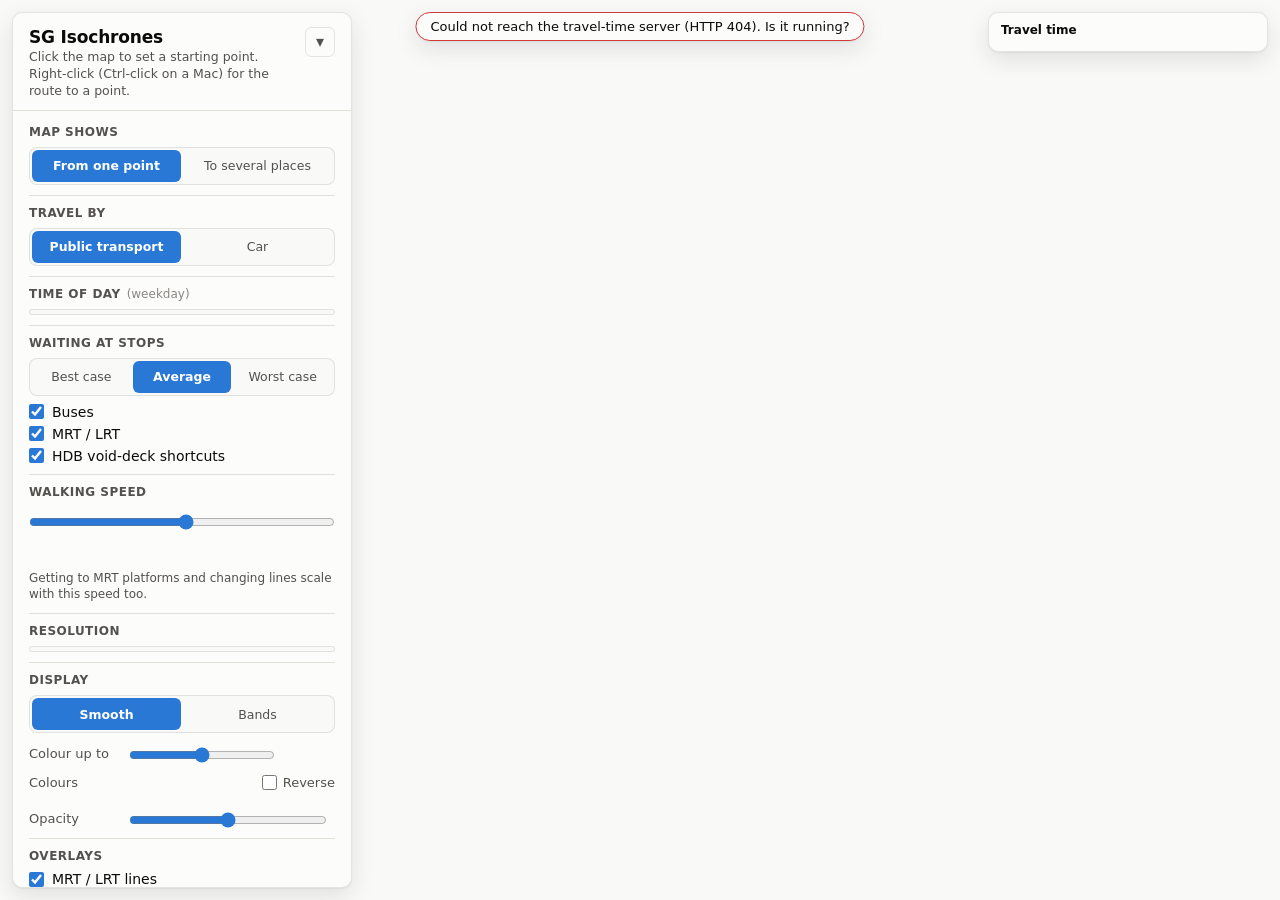
==== commit bab5573f: "Street-to-platform time per station, from published depths Getting between the street and a platform" ====
--- a/web/index.html
+++ b/web/index.html
@@ -39,6 +39,13 @@
         <p class="note" id="my-places-full" hidden>That's five: remove one to add another.</p>
       </section>
 
+      <!-- a right-click's result sits near the top, where it is seen, with a clear way out -->
+      <section id="route-section" hidden>
+        <h2><span id="route-title">Route</span>
+          <button type="button" class="close-btn" id="route-clear" title="Close (Esc)">✕ Close</button></h2>
+        <div id="route"></div>
+      </section>
+
       <section>
         <h2>Travel by</h2>
         <div class="seg" role="radiogroup" aria-label="Travel mode" data-name="mode">
@@ -78,7 +85,7 @@
         <input type="range" id="walk" min="3" max="6.5" step="0.1" list="walk-ticks">
         <datalist id="walk-ticks"></datalist>
         <div class="ticks" id="walk-tick-labels" aria-hidden="true"></div>
-        <p class="note transit-only">MRT interchange walks come from leisurely-pace timings and scale with this speed.</p>
+        <p class="note transit-only">Getting to MRT platforms and changing lines scale with this speed too.</p>
       </section>
 
       <section>
@@ -122,11 +129,6 @@
           <label><input type="checkbox" id="ov-bus"> Bus routes</label>
           <label><input type="checkbox" id="ov-stops"> Bus stops <span class="sub">(zoom in)</span></label>
         </div>
-      </section>
-
-      <section id="route-section" hidden>
-        <h2>Route <button type="button" class="link-btn" id="route-clear">clear</button></h2>
-        <div id="route"></div>
       </section>
 
       <section id="key-section" hidden>
--- a/web/style.css
+++ b/web/style.css
@@ -198,6 +198,11 @@
 .link-btn:hover { text-decoration: underline; }
 .link-btn:focus-visible { outline: 2px solid var(--accent); }
 h2 .link-btn { margin-left: auto; text-transform: none; letter-spacing: 0; font-weight: 500; }
+.close-btn { margin-left: auto; font: inherit; font-size: 12px; font-weight: 500; text-transform: none; letter-spacing: 0;
+             color: var(--ink); background: var(--surface); border: 1px solid var(--border); border-radius: 999px;
+             padding: 3px 10px; cursor: pointer; }
+.close-btn:hover { background: var(--grid); }
+.close-btn:focus-visible { outline: 2px solid var(--accent); outline-offset: 1px; }
 .icon-btn { font: inherit; font-size: 16px; line-height: 1; width: 30px; height: 30px; border-radius: 6px;
             background: transparent; color: var(--ink-2); border: 1px solid var(--border); cursor: pointer; flex: none; }
 .icon-btn:hover { background: var(--grid); }
@@ -211,6 +216,15 @@
 #route .mins { text-align: right; font-variant-numeric: tabular-nums; color: var(--ink); font-weight: 600; }
 #route .detail { color: var(--ink-2); line-height: 1.35; }
 #route .detail b { color: var(--ink); font-weight: 600; }
+/* trips from a spot to each place: one collapsible itinerary per place */
+#route details.trip { border-top: 1px solid var(--grid); padding: 5px 0; }
+#route details.trip summary { display: flex; align-items: center; gap: 8px; cursor: pointer; list-style: none; font-size: 13px; }
+#route details.trip summary::-webkit-details-marker { display: none; }
+#route details.trip summary::after { content: "▸"; color: var(--muted); font-size: 11px; }
+#route details.trip[open] summary::after { content: "▾"; }
+#route .trip-name { flex: 1; min-width: 0; overflow: hidden; text-overflow: ellipsis; white-space: nowrap; }
+#route details.trip.off { opacity: 0.5; }
+#route details.trip ol { margin-top: 4px; padding-left: 28px; }
 .badge { display: inline-block; min-width: 40px; text-align: center; padding: 2px 6px; border-radius: 4px; font-size: 11.5px; font-weight: 700;
          color: #fff; background: var(--ink-2); }
 .badge.walk { background: transparent; color: var(--ink-2); border: 1px solid var(--baseline); font-weight: 500; }
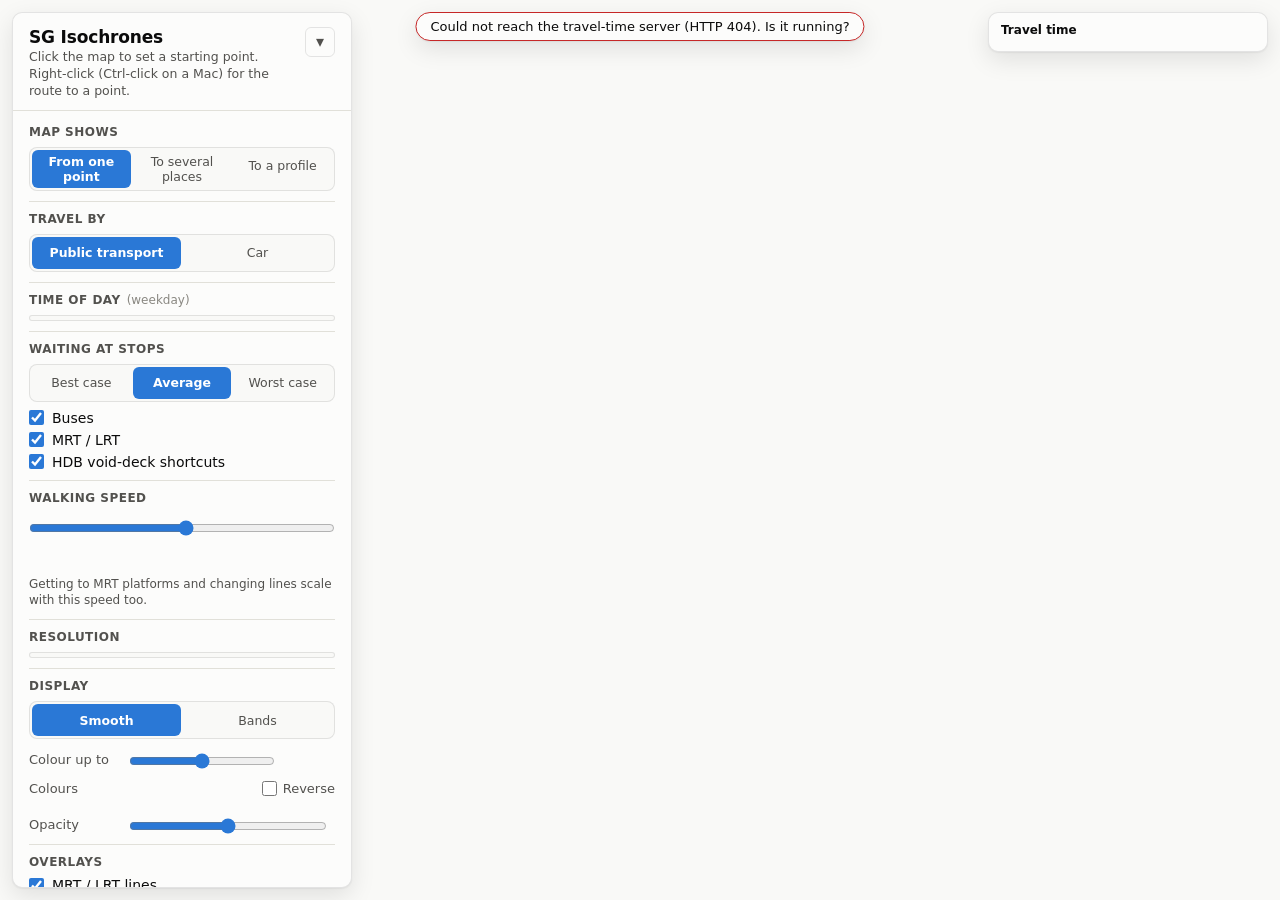
==== commit 19c48127: "Third view: a map of the weighted time to a profile's key destinations "Map shows" gains "To a profi" ====
--- a/web/index.html
+++ b/web/index.html
@@ -22,9 +22,10 @@
     <div id="panel-body">
       <section>
         <h2>Map shows</h2>
-        <div class="seg" role="radiogroup" aria-label="What the map shows" data-name="dir">
+        <div class="seg seg-3" role="radiogroup" aria-label="What the map shows" data-name="dir">
           <label title="Travel time from one starting point to everywhere"><input type="radio" name="dir" value="from" checked><span>From one point</span></label>
           <label title="Average travel time from everywhere to up to five places"><input type="radio" name="dir" value="to"><span>To several places</span></label>
+          <label title="Weighted average travel time from everywhere to a profile's key destinations"><input type="radio" name="dir" value="profile"><span>To a profile</span></label>
         </div>
       </section>
 
@@ -39,101 +40,15 @@
         <p class="note" id="my-places-full" hidden>That's five: remove one to add another.</p>
       </section>
 
-      <!-- a right-click's result sits near the top, where it is seen, with a clear way out -->
-      <section id="route-section" hidden>
-        <h2><span id="route-title">Route</span>
-          <button type="button" class="close-btn" id="route-clear" title="Close (Esc)">✕ Close</button></h2>
-        <div id="route"></div>
-      </section>
-
-      <section>
-        <h2>Travel by</h2>
-        <div class="seg" role="radiogroup" aria-label="Travel mode" data-name="mode">
-          <label><input type="radio" name="mode" value="transit" checked><span>Public transport</span></label>
-          <label><input type="radio" name="mode" value="car"><span>Car</span></label>
-        </div>
-      </section>
-
-      <section>
-        <h2>Time of day <span class="sub">(weekday)</span></h2>
-        <div class="seg seg-4" role="radiogroup" aria-label="Time of day" id="band-group" data-name="band"></div>
-      </section>
-
-      <section class="transit-only">
-        <h2>Waiting at stops</h2>
-        <div class="seg seg-3" role="radiogroup" aria-label="Waiting time assumption" data-name="wait">
-          <label title="Every bus and train arrives just as you get there"><input type="radio" name="wait" value="best"><span>Best case</span></label>
-          <label title="You turn up at a random time: the expected wait from published headways"><input type="radio" name="wait" value="avg" checked><span>Average</span></label>
-          <label title="You just missed one: wait the longest scheduled gap"><input type="radio" name="wait" value="worst"><span>Worst case</span></label>
-        </div>
-        <p class="note" id="wait-note"></p>
-        <div class="checks">
-          <label><input type="checkbox" id="use-bus" checked> Buses</label>
-          <label><input type="checkbox" id="use-rail" checked> MRT / LRT</label>
-          <label title="Walk straight through the ground floor of HDB blocks"><input type="checkbox" id="use-voiddeck" checked> HDB void-deck shortcuts</label>
-        </div>
-      </section>
-
-      <section class="car-only" hidden>
-        <h2>Parking allowance</h2>
-        <div class="seg seg-3" role="radiogroup" aria-label="Parking allowance" id="parking-group" data-name="parking"></div>
-        <p class="note">Added at the destination for finding a space and walking from the car. Driving speeds reflect typical congestion for the chosen time of day.</p>
-      </section>
-
-      <section>
-        <h2><label for="walk">Walking speed</label> <output id="walk-out" for="walk"></output></h2>
-        <input type="range" id="walk" min="3" max="6.5" step="0.1" list="walk-ticks">
-        <datalist id="walk-ticks"></datalist>
-        <div class="ticks" id="walk-tick-labels" aria-hidden="true"></div>
-        <p class="note transit-only">Getting to MRT platforms and changing lines scale with this speed too.</p>
-      </section>
-
-      <section>
-        <h2>Resolution</h2>
-        <div class="seg seg-3" role="radiogroup" aria-label="Grid resolution" id="res-group" data-name="res"></div>
-      </section>
-
-      <section>
-        <h2>Display</h2>
-        <div class="seg" role="radiogroup" aria-label="Colour style" data-name="style">
-          <label><input type="radio" name="style" value="smooth" checked><span>Smooth</span></label>
-          <label><input type="radio" name="style" value="bands"><span>Bands</span></label>
-        </div>
-        <div class="row">
-          <label for="max-min">Colour up to</label>
-          <input type="range" id="max-min" min="30" max="150" step="5">
-          <output id="max-out" for="max-min"></output>
-        </div>
-        <div class="row" id="bandsize-row" hidden>
-          <span>Band width</span>
-          <div class="seg mini" role="radiogroup" aria-label="Band width in minutes" id="bandsize-group" data-name="bandSize"></div>
-          <span class="unit">min</span>
-        </div>
-        <p class="note" id="band-note" hidden></p>
-        <div class="palette-head">
-          <span>Colours <b id="palette-name"></b></span>
-          <label title="Swap which end of the scale the start point gets"><input type="checkbox" id="palette-rev"> Reverse</label>
-        </div>
-        <div class="palettes" role="radiogroup" aria-label="Colour scheme" id="palette-group"></div>
-        <p class="note" id="palette-note" hidden>Red and green look alike to many colour-blind people. The other schemes don't rely on telling them apart.</p>
-        <div class="row">
-          <label for="opacity">Opacity</label>
-          <input type="range" id="opacity" min="0.2" max="1" step="0.05">
-        </div>
-      </section>
-
-      <section>
-        <h2>Overlays</h2>
-        <div class="checks">
-          <label><input type="checkbox" id="ov-mrt" checked> MRT / LRT lines</label>
-          <label><input type="checkbox" id="ov-bus"> Bus routes</label>
-          <label><input type="checkbox" id="ov-stops"> Bus stops <span class="sub">(zoom in)</span></label>
-        </div>
-      </section>
-
-      <section id="key-section" hidden>
+      <!-- "To a profile": the profile's weights, and the pin's trip to each of its places -->
+      <section class="profile-only" id="key-section" hidden>
         <h2>Key destinations</h2>
-        <p class="key-total"><strong id="key-total"></strong><small>weighted average from the start point</small></p>
+        <div class="key-profile">
+          <label for="key-profile">Profile</label>
+          <select id="key-profile"></select>
+        </div>
+        <p class="note" id="key-profile-desc"></p>
+        <p class="key-total"><strong id="key-total"></strong><small id="key-total-note"></small></p>
         <table class="data" id="key-groups">
           <thead><tr><th scope="col">Group</th><th scope="col" class="num">Weight</th><th scope="col" class="num">Minutes</th></tr></thead>
           <tbody></tbody>
@@ -141,15 +56,109 @@
         <details class="key-list">
           <summary id="key-count">All destinations</summary>
           <table class="data" id="key-items">
-            <thead><tr><th scope="col">Station</th><th scope="col" class="num">Weight</th><th scope="col" class="num">Minutes</th><th scope="col"><span class="visually-hidden">Actions</span></th></tr></thead>
+            <thead><tr><th scope="col">Place</th><th scope="col" class="num">Weight</th><th scope="col" class="num">Minutes</th><th scope="col"><span class="visually-hidden">Actions</span></th></tr></thead>
             <tbody></tbody>
           </table>
         </details>
         <p class="note" id="key-unreached" hidden></p>
         <p class="note" id="key-skipped" hidden></p>
-        <p class="note">Sample weights for MRT stations, from the <i>the-fastest-journey</i> project.
-          Edit <code>data/manual/key_destinations.csv</code> to use your own places.</p>
-      </section>
+        <p class="note"><i>General</i> is the sample list of the <i>the-fastest-journey</i> project, unchanged;
+          the other profiles are illustrations. Edit <code>data/manual/key_destinations.toml</code> to change
+          them or add your own.</p>
+      </section>
+
+      <!-- a right-click's result sits near the top, where it is seen, with a clear way out -->
+      <section id="route-section" hidden>
+        <h2><span id="route-title">Route</span>
+          <button type="button" class="close-btn" id="route-clear" title="Close (Esc)">✕ Close</button></h2>
+        <div id="route"></div>
+      </section>
+
+      <section>
+        <h2>Travel by</h2>
+        <div class="seg" role="radiogroup" aria-label="Travel mode" data-name="mode">
+          <label><input type="radio" name="mode" value="transit" checked><span>Public transport</span></label>
+          <label><input type="radio" name="mode" value="car"><span>Car</span></label>
+        </div>
+      </section>
+
+      <section>
+        <h2>Time of day <span class="sub">(weekday)</span></h2>
+        <div class="seg seg-4" role="radiogroup" aria-label="Time of day" id="band-group" data-name="band"></div>
+      </section>
+
+      <section class="transit-only">
+        <h2>Waiting at stops</h2>
+        <div class="seg seg-3" role="radiogroup" aria-label="Waiting time assumption" data-name="wait">
+          <label title="Every bus and train arrives just as you get there"><input type="radio" name="wait" value="best"><span>Best case</span></label>
+          <label title="You turn up at a random time: the expected wait from published headways"><input type="radio" name="wait" value="avg" checked><span>Average</span></label>
+          <label title="You just missed one: wait the longest scheduled gap"><input type="radio" name="wait" value="worst"><span>Worst case</span></label>
+        </div>
+        <p class="note" id="wait-note"></p>
+        <div class="checks">
+          <label><input type="checkbox" id="use-bus" checked> Buses</label>
+          <label><input type="checkbox" id="use-rail" checked> MRT / LRT</label>
+          <label title="Walk straight through the ground floor of HDB blocks"><input type="checkbox" id="use-voiddeck" checked> HDB void-deck shortcuts</label>
+        </div>
+      </section>
+
+      <section class="car-only" hidden>
+        <h2>Parking allowance</h2>
+        <div class="seg seg-3" role="radiogroup" aria-label="Parking allowance" id="parking-group" data-name="parking"></div>
+        <p class="note">Added at the destination for finding a space and walking from the car. Driving speeds reflect typical congestion for the chosen time of day.</p>
+      </section>
+
+      <section>
+        <h2><label for="walk">Walking speed</label> <output id="walk-out" for="walk"></output></h2>
+        <input type="range" id="walk" min="3" max="6.5" step="0.1" list="walk-ticks">
+        <datalist id="walk-ticks"></datalist>
+        <div class="ticks" id="walk-tick-labels" aria-hidden="true"></div>
+        <p class="note transit-only">Getting to MRT platforms and changing lines scale with this speed too.</p>
+      </section>
+
+      <section>
+        <h2>Resolution</h2>
+        <div class="seg seg-3" role="radiogroup" aria-label="Grid resolution" id="res-group" data-name="res"></div>
+      </section>
+
+      <section>
+        <h2>Display</h2>
+        <div class="seg" role="radiogroup" aria-label="Colour style" data-name="style">
+          <label><input type="radio" name="style" value="smooth" checked><span>Smooth</span></label>
+          <label><input type="radio" name="style" value="bands"><span>Bands</span></label>
+        </div>
+        <div class="row">
+          <label for="max-min">Colour up to</label>
+          <input type="range" id="max-min" min="30" max="150" step="5">
+          <output id="max-out" for="max-min"></output>
+        </div>
+        <div class="row" id="bandsize-row" hidden>
+          <span>Band width</span>
+          <div class="seg mini" role="radiogroup" aria-label="Band width in minutes" id="bandsize-group" data-name="bandSize"></div>
+          <span class="unit">min</span>
+        </div>
+        <p class="note" id="band-note" hidden></p>
+        <div class="palette-head">
+          <span>Colours <b id="palette-name"></b></span>
+          <label title="Swap which end of the scale the start point gets"><input type="checkbox" id="palette-rev"> Reverse</label>
+        </div>
+        <div class="palettes" role="radiogroup" aria-label="Colour scheme" id="palette-group"></div>
+        <p class="note" id="palette-note" hidden>Red and green look alike to many colour-blind people. The other schemes don't rely on telling them apart.</p>
+        <div class="row">
+          <label for="opacity">Opacity</label>
+          <input type="range" id="opacity" min="0.2" max="1" step="0.05">
+        </div>
+      </section>
+
+      <section>
+        <h2>Overlays</h2>
+        <div class="checks">
+          <label><input type="checkbox" id="ov-mrt" checked> MRT / LRT lines</label>
+          <label><input type="checkbox" id="ov-bus"> Bus routes</label>
+          <label><input type="checkbox" id="ov-stops"> Bus stops <span class="sub">(zoom in)</span></label>
+        </div>
+      </section>
+
 
       <section>
         <h2 id="area-title">Reachable area</h2>
@@ -194,8 +203,8 @@
   <figure id="legend-card" aria-label="Colour scale">
     <figcaption id="legend-title">Travel time</figcaption>
     <div class="legend" id="legend"></div>
-    <button type="button" class="key-score" id="key-score" hidden title="Show the key destinations">
-      <span>Key destinations, weighted average</span><strong id="key-score-value"></strong>
+    <button type="button" class="key-score" id="key-score" hidden title="Show the key destinations and change the profile">
+      <span>Key destinations <small id="key-score-profile"></small></span><strong id="key-score-value"></strong>
     </button>
     <details class="coverage" id="coverage" open hidden>
       <summary>
--- a/web/style.css
+++ b/web/style.css
@@ -11,6 +11,7 @@
   --border: rgba(11, 11, 11, 0.10);
   --accent: #2a78d6;
   --accent-ink: #ffffff;
+  --danger: #c62828;       /* white text 5.6:1 */
   --shadow: 0 1px 2px rgba(0, 0, 0, 0.06), 0 8px 24px rgba(0, 0, 0, 0.10);
   --radius: 10px;
   font-family: system-ui, -apple-system, "Segoe UI", sans-serif;
@@ -29,6 +30,7 @@
     --border: rgba(255, 255, 255, 0.10);
     --accent: #3987e5;
     --accent-ink: #ffffff;
+    --danger: #d13438;     /* white text 4.9:1, 3.5:1 against the panel */
     --shadow: 0 1px 2px rgba(0, 0, 0, 0.4), 0 8px 24px rgba(0, 0, 0, 0.5);
   }
 }
@@ -44,6 +46,7 @@
   --border: rgba(255, 255, 255, 0.10);
   --accent: #3987e5;
   --accent-ink: #ffffff;
+  --danger: #d13438;
   --shadow: 0 1px 2px rgba(0, 0, 0, 0.4), 0 8px 24px rgba(0, 0, 0, 0.5);
 }
 
@@ -165,6 +168,7 @@
              margin-top: 8px; padding: 7px 0 0; border: 0; border-top: 1px solid var(--grid); background: none;
              font: inherit; font-size: 12px; color: var(--ink-2); text-align: left; cursor: pointer; }
 .key-score strong { font-size: 15px; color: var(--ink); font-variant-numeric: tabular-nums; white-space: nowrap; }
+.key-score small { display: block; margin-top: 1px; font-size: 11.5px; color: var(--muted); }
 .key-score:hover span { text-decoration: underline; }
 .key-score:focus-visible { outline: 2px solid var(--accent); outline-offset: 2px; border-radius: 4px; }
 
@@ -203,6 +207,9 @@
              padding: 3px 10px; cursor: pointer; }
 .close-btn:hover { background: var(--grid); }
 .close-btn:focus-visible { outline: 2px solid var(--accent); outline-offset: 1px; }
+/* the way out of a right-click's route or trips stands out */
+#route-clear { color: #fff; background: var(--danger); border-color: var(--danger); font-weight: 600; }
+#route-clear:hover { background: var(--danger); box-shadow: 0 0 0 3px color-mix(in srgb, var(--danger) 30%, transparent); }
 .icon-btn { font: inherit; font-size: 16px; line-height: 1; width: 30px; height: 30px; border-radius: 6px;
             background: transparent; color: var(--ink-2); border: 1px solid var(--border); cursor: pointer; flex: none; }
 .icon-btn:hover { background: var(--grid); }
@@ -231,6 +238,9 @@
 .badge.bus { background: var(--ink); color: var(--surface); }
 
 /* key destinations */
+.key-profile { display: grid; grid-template-columns: auto 1fr; align-items: center; gap: 8px; font-size: 13px; color: var(--ink-2); }
+.key-profile select { width: 100%; min-width: 0; }
+#key-profile-desc { margin: 6px 0 10px; }
 .key-total { margin: 0 0 8px; }
 .key-total strong { font-size: 22px; font-weight: 600; }
 .key-total small { font-size: 12.5px; color: var(--ink-2); margin-left: 6px; }
@@ -261,7 +271,7 @@
   background: var(--surface); color: var(--ink); border: 1px solid var(--border); border-radius: 999px;
   box-shadow: var(--shadow); padding: 6px 14px; font-size: 13px;
 }
-#status.error { border-color: #d03b3b; }
+#status.error { border-color: var(--danger); }
 .visually-hidden { position: absolute; width: 1px; height: 1px; overflow: hidden; clip: rect(0 0 0 0); white-space: nowrap; }
 
 /* origin / destination markers */
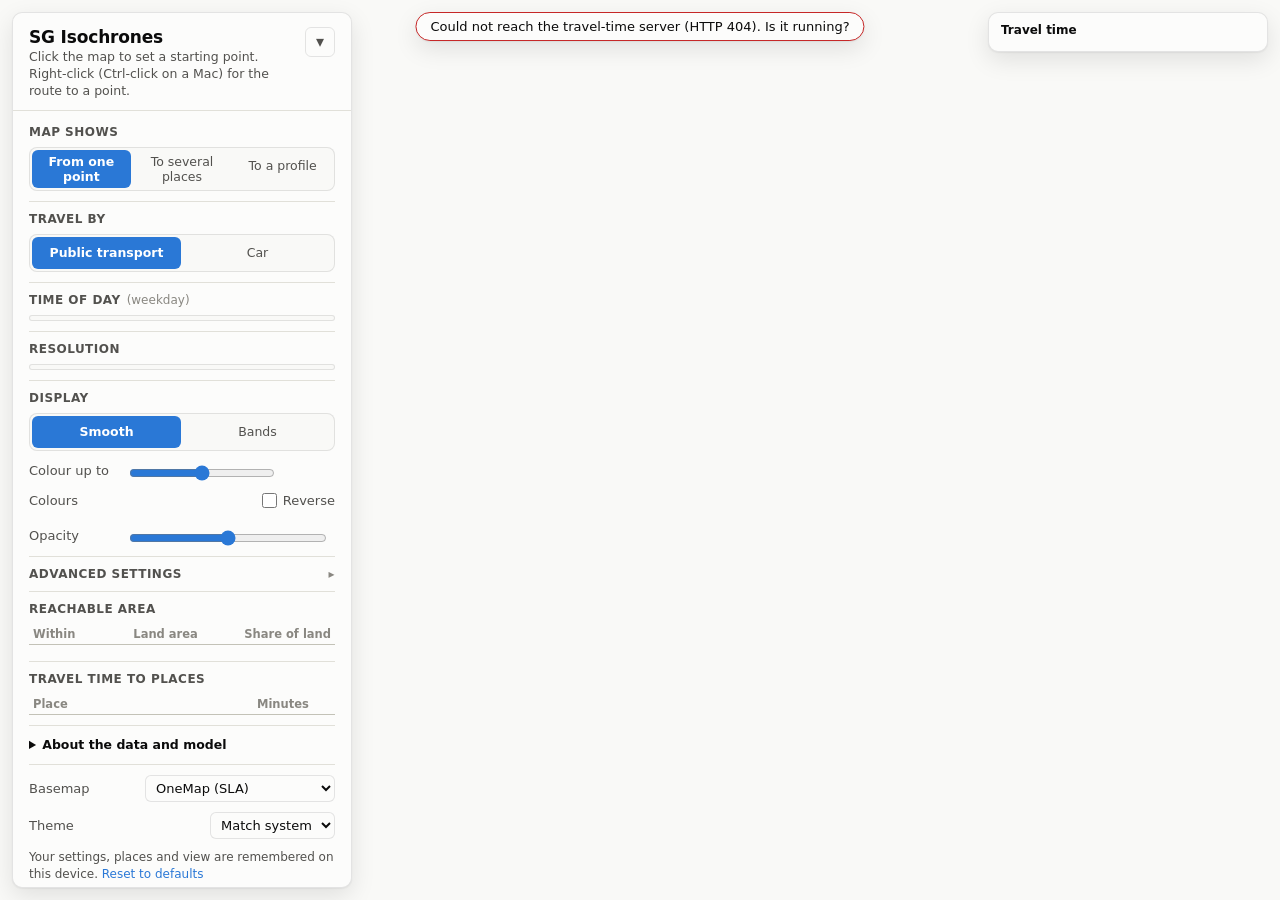
==== commit 2123ee6d: "Remember settings on this device; fold advanced settings away Settings, places, the view and the map" ====
--- a/web/index.html
+++ b/web/index.html
@@ -87,33 +87,10 @@
         <div class="seg seg-4" role="radiogroup" aria-label="Time of day" id="band-group" data-name="band"></div>
       </section>
 
-      <section class="transit-only">
-        <h2>Waiting at stops</h2>
-        <div class="seg seg-3" role="radiogroup" aria-label="Waiting time assumption" data-name="wait">
-          <label title="Every bus and train arrives just as you get there"><input type="radio" name="wait" value="best"><span>Best case</span></label>
-          <label title="You turn up at a random time: the expected wait from published headways"><input type="radio" name="wait" value="avg" checked><span>Average</span></label>
-          <label title="You just missed one: wait the longest scheduled gap"><input type="radio" name="wait" value="worst"><span>Worst case</span></label>
-        </div>
-        <p class="note" id="wait-note"></p>
-        <div class="checks">
-          <label><input type="checkbox" id="use-bus" checked> Buses</label>
-          <label><input type="checkbox" id="use-rail" checked> MRT / LRT</label>
-          <label title="Walk straight through the ground floor of HDB blocks"><input type="checkbox" id="use-voiddeck" checked> HDB void-deck shortcuts</label>
-        </div>
-      </section>
-
       <section class="car-only" hidden>
         <h2>Parking allowance</h2>
         <div class="seg seg-3" role="radiogroup" aria-label="Parking allowance" id="parking-group" data-name="parking"></div>
         <p class="note">Added at the destination for finding a space and walking from the car. Driving speeds reflect typical congestion for the chosen time of day.</p>
-      </section>
-
-      <section>
-        <h2><label for="walk">Walking speed</label> <output id="walk-out" for="walk"></output></h2>
-        <input type="range" id="walk" min="3" max="6.5" step="0.1" list="walk-ticks">
-        <datalist id="walk-ticks"></datalist>
-        <div class="ticks" id="walk-tick-labels" aria-hidden="true"></div>
-        <p class="note transit-only">Getting to MRT platforms and changing lines scale with this speed too.</p>
       </section>
 
       <section>
@@ -150,15 +127,41 @@
         </div>
       </section>
 
-      <section>
-        <h2>Overlays</h2>
-        <div class="checks">
-          <label><input type="checkbox" id="ov-mrt" checked> MRT / LRT lines</label>
-          <label><input type="checkbox" id="ov-bus"> Bus routes</label>
-          <label><input type="checkbox" id="ov-stops"> Bus stops <span class="sub">(zoom in)</span></label>
-        </div>
-      </section>
-
+      <!-- settings most people can leave alone; the summary says how they are set -->
+      <details class="advanced" id="advanced">
+        <summary><span>Advanced settings</span> <span class="sub" id="advanced-summary"></span></summary>
+        <section class="transit-only">
+          <h2>Waiting at stops</h2>
+          <div class="seg seg-3" role="radiogroup" aria-label="Waiting time assumption" data-name="wait">
+            <label title="Every bus and train arrives just as you get there"><input type="radio" name="wait" value="best"><span>Best case</span></label>
+            <label title="You turn up at a random time: the expected wait from published headways"><input type="radio" name="wait" value="avg" checked><span>Average</span></label>
+            <label title="You just missed one: wait the longest scheduled gap"><input type="radio" name="wait" value="worst"><span>Worst case</span></label>
+          </div>
+          <p class="note" id="wait-note"></p>
+          <div class="checks">
+            <label><input type="checkbox" id="use-bus" checked> Buses</label>
+            <label><input type="checkbox" id="use-rail" checked> MRT / LRT</label>
+            <label title="Walk straight through the ground floor of HDB blocks"><input type="checkbox" id="use-voiddeck" checked> HDB void-deck shortcuts</label>
+          </div>
+        </section>
+
+        <section>
+          <h2><label for="walk">Walking speed</label> <output id="walk-out" for="walk"></output></h2>
+          <input type="range" id="walk" min="3" max="6.5" step="0.1" list="walk-ticks">
+          <datalist id="walk-ticks"></datalist>
+          <div class="ticks" id="walk-tick-labels" aria-hidden="true"></div>
+          <p class="note transit-only">Getting to MRT platforms and changing lines scale with this speed too.</p>
+        </section>
+
+        <section>
+          <h2>Overlays</h2>
+          <div class="checks">
+            <label><input type="checkbox" id="ov-mrt" checked> MRT / LRT lines</label>
+            <label><input type="checkbox" id="ov-bus"> Bus routes</label>
+            <label><input type="checkbox" id="ov-stops"> Bus stops <span class="sub">(zoom in)</span></label>
+          </div>
+        </section>
+      </details>
 
       <section>
         <h2 id="area-title">Reachable area</h2>
@@ -197,6 +200,8 @@
           <option value="dark">Dark</option>
         </select>
       </div>
+      <p class="note remember-note">Your settings, places and view are remembered on this device.
+        <button type="button" class="link-btn inline" id="reset-settings">Reset to defaults</button></p>
     </div>
   </aside>
 
--- a/web/style.css
+++ b/web/style.css
@@ -250,6 +250,20 @@
 #key-items td small { display: block; font-size: 11px; color: var(--muted); }
 code { font-size: 11.5px; }
 
+/* advanced settings: a fold-out holding whole sections */
+.advanced { border-bottom: 1px solid var(--grid); }
+.advanced > summary { display: flex; align-items: baseline; gap: 6px; padding: 10px 0; cursor: pointer; list-style: none;
+                      font-size: 12px; font-weight: 600; text-transform: uppercase; letter-spacing: 0.04em; color: var(--ink-2); }
+.advanced > summary::-webkit-details-marker { display: none; }
+.advanced > summary::after { content: "▸"; margin-left: auto; color: var(--muted); font-weight: 400; }
+.advanced[open] > summary::after { content: "▾"; }
+.advanced > summary > span:first-child { flex: none; white-space: nowrap; }
+.advanced > summary .sub { flex: 1; min-width: 0; overflow: hidden; text-overflow: ellipsis; white-space: nowrap; text-align: right; }
+.advanced > summary:focus-visible { outline: 2px solid var(--accent); outline-offset: 2px; border-radius: 4px; }
+.advanced > section { padding-left: 10px; border-left: 2px solid var(--grid); }
+.advanced > section:last-child { border-bottom: 0; }
+.remember-note { margin-top: 10px; }
+
 /* about */
 .about { padding: 10px 0; border-bottom: 1px solid var(--grid); font-size: 12.5px; color: var(--ink-2); line-height: 1.45; }
 .about summary { cursor: pointer; color: var(--ink); font-weight: 600; }
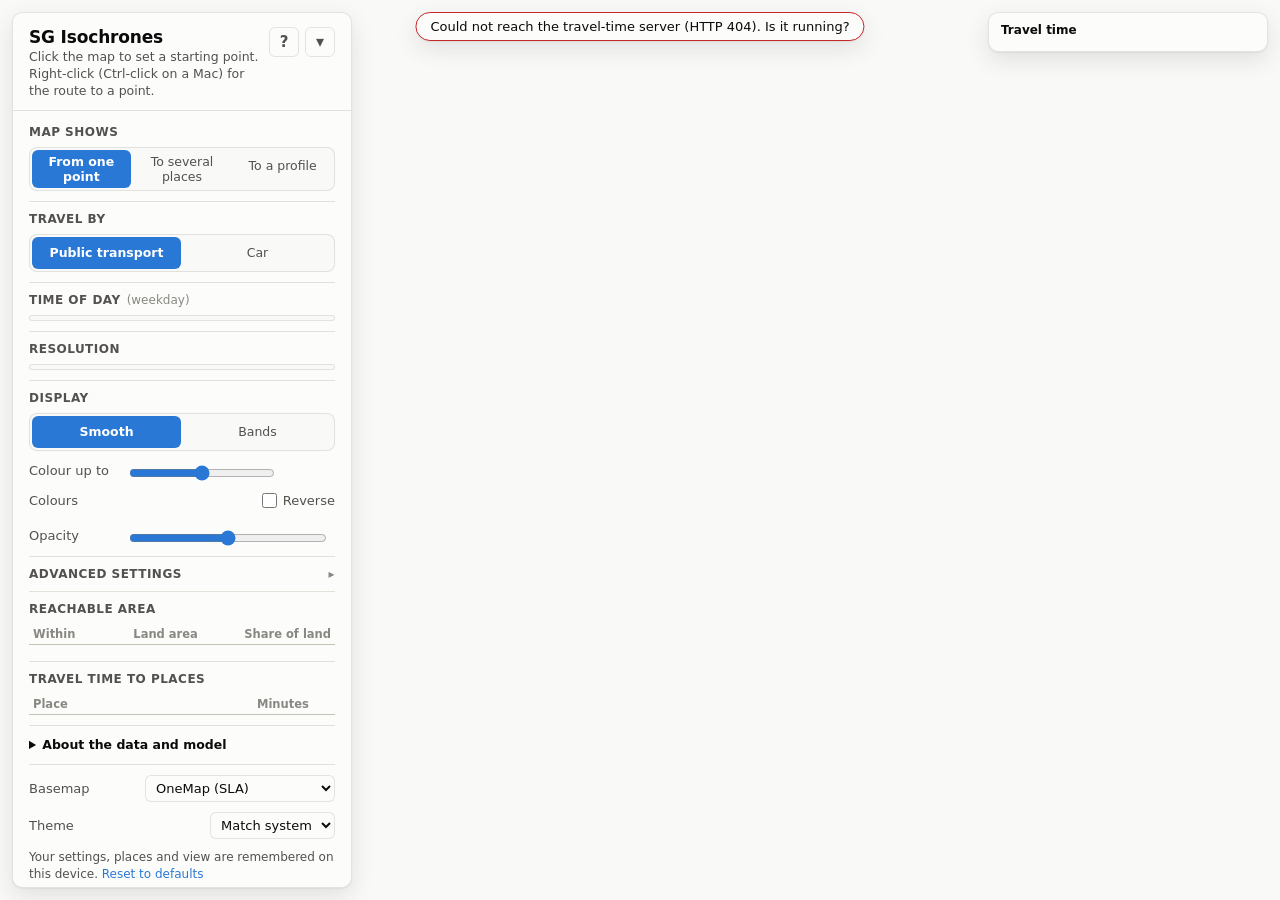
==== commit d0024eac: "Tutorial page, opened from a "?" in the panel web/tutorial.html shows how to use the map in six pict" ====
--- a/web/index.html
+++ b/web/index.html
@@ -16,7 +16,10 @@
         <h1>SG Isochrones</h1>
         <p class="hint" id="hint">Click the map to set a starting point. Right-click (Ctrl-click on a Mac) for the route to a point.</p>
       </div>
-      <button type="button" id="panel-toggle" class="icon-btn" aria-expanded="true" aria-controls="panel-body" title="Hide controls">▾</button>
+      <div class="head-actions">
+        <a class="icon-btn" href="tutorial.html" target="_blank" rel="noopener" title="How to use this map" aria-label="How to use this map">?</a>
+        <button type="button" id="panel-toggle" class="icon-btn" aria-expanded="true" aria-controls="panel-body" title="Hide controls">▾</button>
+      </div>
     </header>
 
     <div id="panel-body">
--- a/web/style.css
+++ b/web/style.css
@@ -213,6 +213,8 @@
 .icon-btn { font: inherit; font-size: 16px; line-height: 1; width: 30px; height: 30px; border-radius: 6px;
             background: transparent; color: var(--ink-2); border: 1px solid var(--border); cursor: pointer; flex: none; }
 .icon-btn:hover { background: var(--grid); }
+a.icon-btn { display: inline-flex; align-items: center; justify-content: center; text-decoration: none; font-weight: 600; font-size: 15px; }
+.head-actions { display: flex; gap: 6px; flex: none; }
 
 /* route */
 #route .total { font-size: 22px; font-weight: 600; margin: 0 0 6px; }
